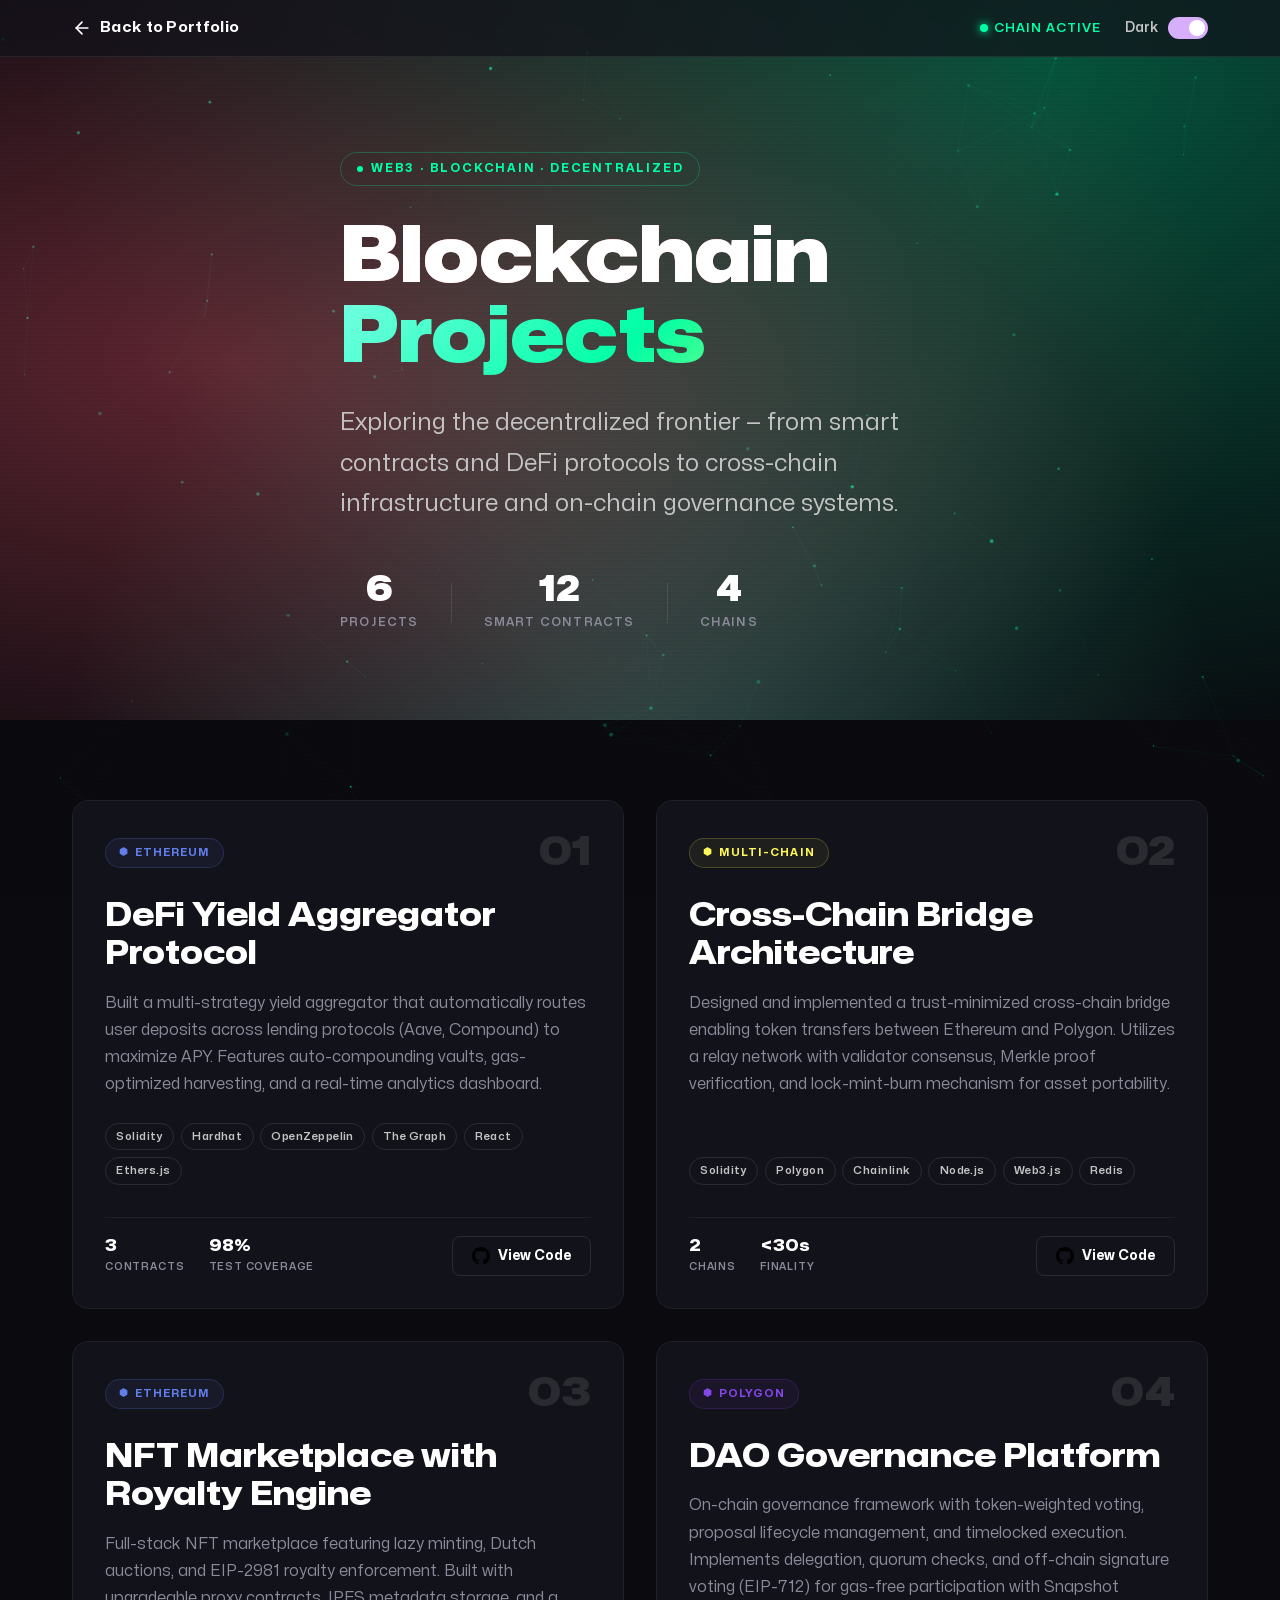
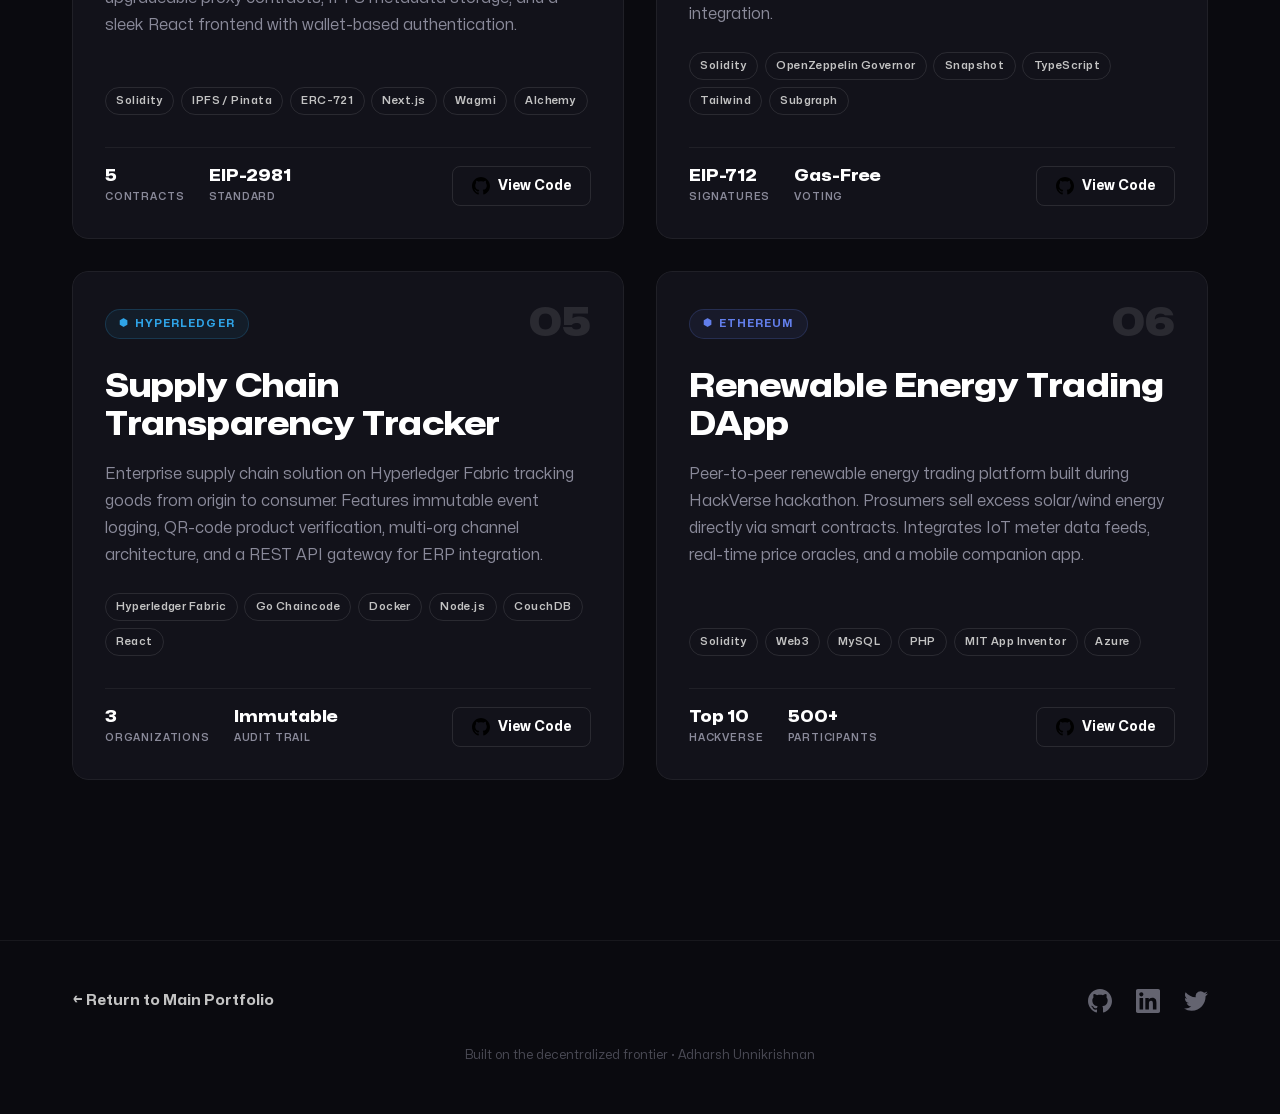
==== blockchain.html @ 35bdf401 "addedd    blockchain.html" ====
<!DOCTYPE html>
<html lang="en">
  <head>
    <meta charset="UTF-8" />
    <meta http-equiv="X-UA-Compatible" content="IE=edge" />
    <meta name="viewport" content="width=device-width, initial-scale=1.0" />
    <meta name="robots" content="index, follow" />
    <meta
      name="description"
      content="Blockchain Projects by Adharsh Unnikrishnan — Decentralized applications, smart contracts, and Web3 solutions."
    />
    <link rel="shortcut icon" href="assets/images/favicons.png" type="image/png" />
    <link
      rel="preload"
      href="assets/fonts/Mona-Sans.woff2"
      as="font"
      type="font/woff2"
      crossorigin
    />
    <link rel="stylesheet" href="blockchain.css" />
    <script src="blockchain.js" defer></script>
    <title>Blockchain Projects — Adharsh Unnikrishnan</title>
  </head>

  <body class="dark">
    <script>
      const theme = localStorage.getItem("theme") || "dark";
      document.body.classList.remove("dark");
      document.body.classList.add(theme);
    </script>

    <!-- Animated background canvas -->
    <canvas id="particle-canvas"></canvas>

    <!-- Scanline overlay -->
    <div class="scanline-overlay"></div>

    <!-- Navigation -->
    <nav class="bc-nav">
      <div class="bc-container">
        <a href="index.html" class="bc-back-link">
          <svg width="20" height="20" viewBox="0 0 24 24" fill="none" stroke="currentColor" stroke-width="2" stroke-linecap="round" stroke-linejoin="round">
            <line x1="19" y1="12" x2="5" y2="12"></line>
            <polyline points="12 19 5 12 12 5"></polyline>
          </svg>
          <span>Back to Portfolio</span>
        </a>
        <div class="bc-nav-right">
          <span class="bc-chain-status">
            <span class="bc-status-dot"></span>
            <span>Chain Active</span>
          </span>
          <label class="bc-theme-switch" for="bc-theme-toggle">
            <span>Dark</span>
            <input type="checkbox" id="bc-theme-toggle" role="switch" />
          </label>
        </div>
      </div>
    </nav>

    <!-- Hero Section -->
    <header class="bc-hero">
      <div class="bc-container">
        <div class="bc-hero-content">
          <div class="bc-badge">
            <span class="bc-badge-dot"></span>
            WEB3 &middot; BLOCKCHAIN &middot; DECENTRALIZED
          </div>
          <h1 class="bc-hero-title">
            <span class="bc-glitch" data-text="Blockchain">Blockchain</span>
            <span class="bc-gradient-text">Projects</span>
          </h1>
          <p class="bc-hero-desc">
            Exploring the decentralized frontier — from smart contracts and DeFi protocols 
            to cross-chain infrastructure and on-chain governance systems.
          </p>
          <div class="bc-hero-stats">
            <div class="bc-stat">
              <span class="bc-stat-number" data-target="6">0</span>
              <span class="bc-stat-label">Projects</span>
            </div>
            <div class="bc-stat-divider"></div>
            <div class="bc-stat">
              <span class="bc-stat-number" data-target="12">0</span>
              <span class="bc-stat-label">Smart Contracts</span>
            </div>
            <div class="bc-stat-divider"></div>
            <div class="bc-stat">
              <span class="bc-stat-number" data-target="4">0</span>
              <span class="bc-stat-label">Chains</span>
            </div>
          </div>
        </div>
      </div>
    </header>

    <!-- Projects Grid -->
    <main class="bc-main">
      <div class="bc-container">

        <!-- Project 1 -->
        <article class="bc-project-card" data-chain="ethereum">
          <div class="bc-card-glow"></div>
          <div class="bc-card-inner">
            <div class="bc-card-header">
              <div class="bc-chain-tag">
                <span class="bc-chain-icon">&#x2B22;</span> Ethereum
              </div>
              <span class="bc-card-number">01</span>
            </div>
            <h2 class="bc-card-title">DeFi Yield Aggregator Protocol</h2>
            <p class="bc-card-desc">
              Built a multi-strategy yield aggregator that automatically routes user deposits 
              across lending protocols (Aave, Compound) to maximize APY. Features auto-compounding 
              vaults, gas-optimized harvesting, and a real-time analytics dashboard.
            </p>
            <div class="bc-card-tech">
              <span class="bc-tech-pill">Solidity</span>
              <span class="bc-tech-pill">Hardhat</span>
              <span class="bc-tech-pill">OpenZeppelin</span>
              <span class="bc-tech-pill">The Graph</span>
              <span class="bc-tech-pill">React</span>
              <span class="bc-tech-pill">Ethers.js</span>
            </div>
            <div class="bc-card-footer">
              <div class="bc-card-metrics">
                <div class="bc-metric">
                  <span class="bc-metric-value">3</span>
                  <span class="bc-metric-label">Contracts</span>
                </div>
                <div class="bc-metric">
                  <span class="bc-metric-value">98%</span>
                  <span class="bc-metric-label">Test Coverage</span>
                </div>
              </div>
              <div class="bc-card-links">
                <a href="https://github.com/adharsh277" target="_blank" rel="noopener" class="bc-link-btn">
                  <svg width="18" height="18" viewBox="0 0 24 24" fill="currentColor"><path d="M12 0c-6.626 0-12 5.373-12 12 0 5.302 3.438 9.8 8.207 11.387.599.111.793-.261.793-.577v-2.234c-3.338.726-4.033-1.416-4.033-1.416-.546-1.387-1.333-1.756-1.333-1.756-1.089-.745.083-.729.083-.729 1.205.084 1.839 1.237 1.839 1.237 1.07 1.834 2.807 1.304 3.492.997.107-.775.418-1.305.762-1.604-2.665-.305-5.467-1.334-5.467-5.931 0-1.311.469-2.381 1.236-3.221-.124-.303-.535-1.524.117-3.176 0 0 1.008-.322 3.301 1.23.957-.266 1.983-.399 3.003-.404 1.02.005 2.047.138 3.006.404 2.291-1.552 3.297-1.23 3.297-1.23.653 1.653.242 2.874.118 3.176.77.84 1.235 1.911 1.235 3.221 0 4.609-2.807 5.624-5.479 5.921.43.372.823 1.102.823 2.222v3.293c0 .319.192.694.801.576 4.765-1.589 8.199-6.086 8.199-11.386 0-6.627-5.373-12-12-12z"/></svg>
                  View Code
                </a>
              </div>
            </div>
          </div>
        </article>

        <!-- Project 2 -->
        <article class="bc-project-card" data-chain="multichain">
          <div class="bc-card-glow"></div>
          <div class="bc-card-inner">
            <div class="bc-card-header">
              <div class="bc-chain-tag">
                <span class="bc-chain-icon">&#x2B22;</span> Multi-Chain
              </div>
              <span class="bc-card-number">02</span>
            </div>
            <h2 class="bc-card-title">Cross-Chain Bridge Architecture</h2>
            <p class="bc-card-desc">
              Designed and implemented a trust-minimized cross-chain bridge enabling token transfers 
              between Ethereum and Polygon. Utilizes a relay network with validator consensus, 
              Merkle proof verification, and lock-mint-burn mechanism for asset portability.
            </p>
            <div class="bc-card-tech">
              <span class="bc-tech-pill">Solidity</span>
              <span class="bc-tech-pill">Polygon</span>
              <span class="bc-tech-pill">Chainlink</span>
              <span class="bc-tech-pill">Node.js</span>
              <span class="bc-tech-pill">Web3.js</span>
              <span class="bc-tech-pill">Redis</span>
            </div>
            <div class="bc-card-footer">
              <div class="bc-card-metrics">
                <div class="bc-metric">
                  <span class="bc-metric-value">2</span>
                  <span class="bc-metric-label">Chains</span>
                </div>
                <div class="bc-metric">
                  <span class="bc-metric-value">&lt;30s</span>
                  <span class="bc-metric-label">Finality</span>
                </div>
              </div>
              <div class="bc-card-links">
                <a href="https://github.com/adharsh277" target="_blank" rel="noopener" class="bc-link-btn">
                  <svg width="18" height="18" viewBox="0 0 24 24" fill="currentColor"><path d="M12 0c-6.626 0-12 5.373-12 12 0 5.302 3.438 9.8 8.207 11.387.599.111.793-.261.793-.577v-2.234c-3.338.726-4.033-1.416-4.033-1.416-.546-1.387-1.333-1.756-1.333-1.756-1.089-.745.083-.729.083-.729 1.205.084 1.839 1.237 1.839 1.237 1.07 1.834 2.807 1.304 3.492.997.107-.775.418-1.305.762-1.604-2.665-.305-5.467-1.334-5.467-5.931 0-1.311.469-2.381 1.236-3.221-.124-.303-.535-1.524.117-3.176 0 0 1.008-.322 3.301 1.23.957-.266 1.983-.399 3.003-.404 1.02.005 2.047.138 3.006.404 2.291-1.552 3.297-1.23 3.297-1.23.653 1.653.242 2.874.118 3.176.77.84 1.235 1.911 1.235 3.221 0 4.609-2.807 5.624-5.479 5.921.43.372.823 1.102.823 2.222v3.293c0 .319.192.694.801.576 4.765-1.589 8.199-6.086 8.199-11.386 0-6.627-5.373-12-12-12z"/></svg>
                  View Code
                </a>
              </div>
            </div>
          </div>
        </article>

        <!-- Project 3 -->
        <article class="bc-project-card" data-chain="ethereum">
          <div class="bc-card-glow"></div>
          <div class="bc-card-inner">
            <div class="bc-card-header">
              <div class="bc-chain-tag">
                <span class="bc-chain-icon">&#x2B22;</span> Ethereum
              </div>
              <span class="bc-card-number">03</span>
            </div>
            <h2 class="bc-card-title">NFT Marketplace with Royalty Engine</h2>
            <p class="bc-card-desc">
              Full-stack NFT marketplace featuring lazy minting, Dutch auctions, and EIP-2981 
              royalty enforcement. Built with upgradeable proxy contracts, IPFS metadata storage, 
              and a sleek React frontend with wallet-based authentication.
            </p>
            <div class="bc-card-tech">
              <span class="bc-tech-pill">Solidity</span>
              <span class="bc-tech-pill">IPFS / Pinata</span>
              <span class="bc-tech-pill">ERC-721</span>
              <span class="bc-tech-pill">Next.js</span>
              <span class="bc-tech-pill">Wagmi</span>
              <span class="bc-tech-pill">Alchemy</span>
            </div>
            <div class="bc-card-footer">
              <div class="bc-card-metrics">
                <div class="bc-metric">
                  <span class="bc-metric-value">5</span>
                  <span class="bc-metric-label">Contracts</span>
                </div>
                <div class="bc-metric">
                  <span class="bc-metric-value">EIP-2981</span>
                  <span class="bc-metric-label">Standard</span>
                </div>
              </div>
              <div class="bc-card-links">
                <a href="https://github.com/adharsh277" target="_blank" rel="noopener" class="bc-link-btn">
                  <svg width="18" height="18" viewBox="0 0 24 24" fill="currentColor"><path d="M12 0c-6.626 0-12 5.373-12 12 0 5.302 3.438 9.8 8.207 11.387.599.111.793-.261.793-.577v-2.234c-3.338.726-4.033-1.416-4.033-1.416-.546-1.387-1.333-1.756-1.333-1.756-1.089-.745.083-.729.083-.729 1.205.084 1.839 1.237 1.839 1.237 1.07 1.834 2.807 1.304 3.492.997.107-.775.418-1.305.762-1.604-2.665-.305-5.467-1.334-5.467-5.931 0-1.311.469-2.381 1.236-3.221-.124-.303-.535-1.524.117-3.176 0 0 1.008-.322 3.301 1.23.957-.266 1.983-.399 3.003-.404 1.02.005 2.047.138 3.006.404 2.291-1.552 3.297-1.23 3.297-1.23.653 1.653.242 2.874.118 3.176.77.84 1.235 1.911 1.235 3.221 0 4.609-2.807 5.624-5.479 5.921.43.372.823 1.102.823 2.222v3.293c0 .319.192.694.801.576 4.765-1.589 8.199-6.086 8.199-11.386 0-6.627-5.373-12-12-12z"/></svg>
                  View Code
                </a>
              </div>
            </div>
          </div>
        </article>

        <!-- Project 4 -->
        <article class="bc-project-card" data-chain="polygon">
          <div class="bc-card-glow"></div>
          <div class="bc-card-inner">
            <div class="bc-card-header">
              <div class="bc-chain-tag">
                <span class="bc-chain-icon">&#x2B22;</span> Polygon
              </div>
              <span class="bc-card-number">04</span>
            </div>
            <h2 class="bc-card-title">DAO Governance Platform</h2>
            <p class="bc-card-desc">
              On-chain governance framework with token-weighted voting, proposal lifecycle management, 
              and timelocked execution. Implements delegation, quorum checks, and off-chain signature 
              voting (EIP-712) for gas-free participation with Snapshot integration.
            </p>
            <div class="bc-card-tech">
              <span class="bc-tech-pill">Solidity</span>
              <span class="bc-tech-pill">OpenZeppelin Governor</span>
              <span class="bc-tech-pill">Snapshot</span>
              <span class="bc-tech-pill">TypeScript</span>
              <span class="bc-tech-pill">Tailwind</span>
              <span class="bc-tech-pill">Subgraph</span>
            </div>
            <div class="bc-card-footer">
              <div class="bc-card-metrics">
                <div class="bc-metric">
                  <span class="bc-metric-value">EIP-712</span>
                  <span class="bc-metric-label">Signatures</span>
                </div>
                <div class="bc-metric">
                  <span class="bc-metric-value">Gas-Free</span>
                  <span class="bc-metric-label">Voting</span>
                </div>
              </div>
              <div class="bc-card-links">
                <a href="https://github.com/adharsh277" target="_blank" rel="noopener" class="bc-link-btn">
                  <svg width="18" height="18" viewBox="0 0 24 24" fill="currentColor"><path d="M12 0c-6.626 0-12 5.373-12 12 0 5.302 3.438 9.8 8.207 11.387.599.111.793-.261.793-.577v-2.234c-3.338.726-4.033-1.416-4.033-1.416-.546-1.387-1.333-1.756-1.333-1.756-1.089-.745.083-.729.083-.729 1.205.084 1.839 1.237 1.839 1.237 1.07 1.834 2.807 1.304 3.492.997.107-.775.418-1.305.762-1.604-2.665-.305-5.467-1.334-5.467-5.931 0-1.311.469-2.381 1.236-3.221-.124-.303-.535-1.524.117-3.176 0 0 1.008-.322 3.301 1.23.957-.266 1.983-.399 3.003-.404 1.02.005 2.047.138 3.006.404 2.291-1.552 3.297-1.23 3.297-1.23.653 1.653.242 2.874.118 3.176.77.84 1.235 1.911 1.235 3.221 0 4.609-2.807 5.624-5.479 5.921.43.372.823 1.102.823 2.222v3.293c0 .319.192.694.801.576 4.765-1.589 8.199-6.086 8.199-11.386 0-6.627-5.373-12-12-12z"/></svg>
                  View Code
                </a>
              </div>
            </div>
          </div>
        </article>

        <!-- Project 5 -->
        <article class="bc-project-card" data-chain="hyperledger">
          <div class="bc-card-glow"></div>
          <div class="bc-card-inner">
            <div class="bc-card-header">
              <div class="bc-chain-tag">
                <span class="bc-chain-icon">&#x2B22;</span> Hyperledger
              </div>
              <span class="bc-card-number">05</span>
            </div>
            <h2 class="bc-card-title">Supply Chain Transparency Tracker</h2>
            <p class="bc-card-desc">
              Enterprise supply chain solution on Hyperledger Fabric tracking goods from origin 
              to consumer. Features immutable event logging, QR-code product verification, 
              multi-org channel architecture, and a REST API gateway for ERP integration.
            </p>
            <div class="bc-card-tech">
              <span class="bc-tech-pill">Hyperledger Fabric</span>
              <span class="bc-tech-pill">Go Chaincode</span>
              <span class="bc-tech-pill">Docker</span>
              <span class="bc-tech-pill">Node.js</span>
              <span class="bc-tech-pill">CouchDB</span>
              <span class="bc-tech-pill">React</span>
            </div>
            <div class="bc-card-footer">
              <div class="bc-card-metrics">
                <div class="bc-metric">
                  <span class="bc-metric-value">3</span>
                  <span class="bc-metric-label">Organizations</span>
                </div>
                <div class="bc-metric">
                  <span class="bc-metric-value">Immutable</span>
                  <span class="bc-metric-label">Audit Trail</span>
                </div>
              </div>
              <div class="bc-card-links">
                <a href="https://github.com/adharsh277" target="_blank" rel="noopener" class="bc-link-btn">
                  <svg width="18" height="18" viewBox="0 0 24 24" fill="currentColor"><path d="M12 0c-6.626 0-12 5.373-12 12 0 5.302 3.438 9.8 8.207 11.387.599.111.793-.261.793-.577v-2.234c-3.338.726-4.033-1.416-4.033-1.416-.546-1.387-1.333-1.756-1.333-1.756-1.089-.745.083-.729.083-.729 1.205.084 1.839 1.237 1.839 1.237 1.07 1.834 2.807 1.304 3.492.997.107-.775.418-1.305.762-1.604-2.665-.305-5.467-1.334-5.467-5.931 0-1.311.469-2.381 1.236-3.221-.124-.303-.535-1.524.117-3.176 0 0 1.008-.322 3.301 1.23.957-.266 1.983-.399 3.003-.404 1.02.005 2.047.138 3.006.404 2.291-1.552 3.297-1.23 3.297-1.23.653 1.653.242 2.874.118 3.176.77.84 1.235 1.911 1.235 3.221 0 4.609-2.807 5.624-5.479 5.921.43.372.823 1.102.823 2.222v3.293c0 .319.192.694.801.576 4.765-1.589 8.199-6.086 8.199-11.386 0-6.627-5.373-12-12-12z"/></svg>
                  View Code
                </a>
              </div>
            </div>
          </div>
        </article>

        <!-- Project 6 -->
        <article class="bc-project-card" data-chain="ethereum">
          <div class="bc-card-glow"></div>
          <div class="bc-card-inner">
            <div class="bc-card-header">
              <div class="bc-chain-tag">
                <span class="bc-chain-icon">&#x2B22;</span> Ethereum
              </div>
              <span class="bc-card-number">06</span>
            </div>
            <h2 class="bc-card-title">Renewable Energy Trading DApp</h2>
            <p class="bc-card-desc">
              Peer-to-peer renewable energy trading platform built during HackVerse hackathon. 
              Prosumers sell excess solar/wind energy directly via smart contracts. Integrates 
              IoT meter data feeds, real-time price oracles, and a mobile companion app.
            </p>
            <div class="bc-card-tech">
              <span class="bc-tech-pill">Solidity</span>
              <span class="bc-tech-pill">Web3</span>
              <span class="bc-tech-pill">MySQL</span>
              <span class="bc-tech-pill">PHP</span>
              <span class="bc-tech-pill">MIT App Inventor</span>
              <span class="bc-tech-pill">Azure</span>
            </div>
            <div class="bc-card-footer">
              <div class="bc-card-metrics">
                <div class="bc-metric">
                  <span class="bc-metric-value">Top 10</span>
                  <span class="bc-metric-label">HackVerse</span>
                </div>
                <div class="bc-metric">
                  <span class="bc-metric-value">500+</span>
                  <span class="bc-metric-label">Participants</span>
                </div>
              </div>
              <div class="bc-card-links">
                <a href="https://github.com/adharsh277" target="_blank" rel="noopener" class="bc-link-btn">
                  <svg width="18" height="18" viewBox="0 0 24 24" fill="currentColor"><path d="M12 0c-6.626 0-12 5.373-12 12 0 5.302 3.438 9.8 8.207 11.387.599.111.793-.261.793-.577v-2.234c-3.338.726-4.033-1.416-4.033-1.416-.546-1.387-1.333-1.756-1.333-1.756-1.089-.745.083-.729.083-.729 1.205.084 1.839 1.237 1.839 1.237 1.07 1.834 2.807 1.304 3.492.997.107-.775.418-1.305.762-1.604-2.665-.305-5.467-1.334-5.467-5.931 0-1.311.469-2.381 1.236-3.221-.124-.303-.535-1.524.117-3.176 0 0 1.008-.322 3.301 1.23.957-.266 1.983-.399 3.003-.404 1.02.005 2.047.138 3.006.404 2.291-1.552 3.297-1.23 3.297-1.23.653 1.653.242 2.874.118 3.176.77.84 1.235 1.911 1.235 3.221 0 4.609-2.807 5.624-5.479 5.921.43.372.823 1.102.823 2.222v3.293c0 .319.192.694.801.576 4.765-1.589 8.199-6.086 8.199-11.386 0-6.627-5.373-12-12-12z"/></svg>
                  View Code
                </a>
              </div>
            </div>
          </div>
        </article>

      </div>
    </main>

    <!-- Footer -->
    <footer class="bc-footer">
      <div class="bc-container">
        <div class="bc-footer-content">
          <a href="index.html" class="bc-footer-back">← Return to Main Portfolio</a>
          <div class="bc-footer-links">
            <a href="https://github.com/adharsh277" target="_blank" rel="noopener" title="GitHub">
              <svg width="24" height="24" viewBox="0 0 24 24" fill="currentColor"><path d="M12 0c-6.626 0-12 5.373-12 12 0 5.302 3.438 9.8 8.207 11.387.599.111.793-.261.793-.577v-2.234c-3.338.726-4.033-1.416-4.033-1.416-.546-1.387-1.333-1.756-1.333-1.756-1.089-.745.083-.729.083-.729 1.205.084 1.839 1.237 1.839 1.237 1.07 1.834 2.807 1.304 3.492.997.107-.775.418-1.305.762-1.604-2.665-.305-5.467-1.334-5.467-5.931 0-1.311.469-2.381 1.236-3.221-.124-.303-.535-1.524.117-3.176 0 0 1.008-.322 3.301 1.23.957-.266 1.983-.399 3.003-.404 1.02.005 2.047.138 3.006.404 2.291-1.552 3.297-1.23 3.297-1.23.653 1.653.242 2.874.118 3.176.77.84 1.235 1.911 1.235 3.221 0 4.609-2.807 5.624-5.479 5.921.43.372.823 1.102.823 2.222v3.293c0 .319.192.694.801.576 4.765-1.589 8.199-6.086 8.199-11.386 0-6.627-5.373-12-12-12z"/></svg>
            </a>
            <a href="https://www.linkedin.com/in/adharsh277/" target="_blank" rel="noopener" title="LinkedIn">
              <svg width="24" height="24" viewBox="0 0 24 24" fill="currentColor"><path d="M20.447 20.452h-3.554v-5.569c0-1.328-.027-3.037-1.852-3.037-1.853 0-2.136 1.445-2.136 2.939v5.667H9.351V9h3.414v1.561h.046c.477-.9 1.637-1.85 3.37-1.85 3.601 0 4.267 2.37 4.267 5.455v6.286zM5.337 7.433c-1.144 0-2.063-.926-2.063-2.065 0-1.138.92-2.063 2.063-2.063 1.14 0 2.064.925 2.064 2.063 0 1.139-.925 2.065-2.064 2.065zm1.782 13.019H3.555V9h3.564v11.452zM22.225 0H1.771C.792 0 0 .774 0 1.729v20.542C0 23.227.792 24 1.771 24h20.451C23.2 24 24 23.227 24 22.271V1.729C24 .774 23.2 0 22.222 0h.003z"/></svg>
            </a>
            <a href="https://x.com/itsAdharsh" target="_blank" rel="noopener" title="Twitter">
              <svg width="24" height="24" viewBox="0 0 24 24" fill="currentColor"><path d="M23.953 4.57a10 10 0 01-2.825.775 4.958 4.958 0 002.163-2.723c-.951.555-2.005.959-3.127 1.184a4.92 4.92 0 00-8.384 4.482C7.69 8.095 4.067 6.13 1.64 3.162a4.822 4.822 0 00-.666 2.475c0 1.71.87 3.213 2.188 4.096a4.904 4.904 0 01-2.228-.616v.06a4.923 4.923 0 003.946 4.827 4.996 4.996 0 01-2.212.085 4.936 4.936 0 004.604 3.417 9.867 9.867 0 01-6.102 2.105c-.39 0-.779-.023-1.17-.067a13.995 13.995 0 007.557 2.209c9.053 0 13.998-7.496 13.998-13.985 0-.21 0-.42-.015-.63A9.935 9.935 0 0024 4.59z"/></svg>
            </a>
          </div>
        </div>
        <div class="bc-footer-bottom">
          <p>Built on the decentralized frontier &middot; Adharsh Unnikrishnan</p>
        </div>
      </div>
    </footer>
  </body>
</html>
---- blockchain.css ----
/* ============================================ */
/* Blockchain Projects — Futuristic Theme       */
/* Same palette as main portfolio + cyber glow  */
/* ============================================ */

@font-face {
  font-family: "Mona Sans";
  src: url("assets/fonts/Mona-Sans.woff2") format("woff2 supports variations"),
    url("assets/fonts/Mona-Sans.woff2") format("woff2-variations");
  font-display: swap;
  font-weight: 200 900;
  font-stretch: 75% 125%;
}

/* ---------- CSS Variables ---------- */

:root {
  --h1: 4rem;
  --h2: 2rem;
  --h3: 1.5rem;
  --text-large: 1.5rem;
  --text-medium: 1.15rem;
  --text-small: 1rem;

  --site-max-width: 1200px;
  --gutter-nano: 0.5rem;
  --gutter-micro: 1rem;
  --gutter-small: 1.5rem;
  --gutter-medium: 2rem;
  --gutter-large: 3rem;
  --gutter-x-large: 5rem;

  /* Neon accent colors derived from main site gradient */
  --neon-pink: #ff5a70;
  --neon-green: #00ffa6;
  --neon-cyan: #73ffe1;
  --neon-yellow: #fff959;
  --neon-purple: #d7aefb;

  --glow-pink: rgba(255, 90, 112, 0.35);
  --glow-green: rgba(0, 255, 166, 0.3);
  --glow-cyan: rgba(115, 255, 225, 0.25);

  --easing: cubic-bezier(0.86, 0, 0.07, 1);
  --ease-out: cubic-bezier(0.16, 1, 0.3, 1);
}

body.dark {
  --bg-primary: #0a0a0f;
  --bg-secondary: #111118;
  --bg-card: #12121a;
  --bg-card-hover: #18182a;
  --important: #ffffff;
  --sub: #c3c3c3;
  --body: #8a8a9a;
  --border: rgba(255, 255, 255, 0.06);
  --border-glow: rgba(255, 255, 255, 0.1);
  --glass-bg: rgba(18, 18, 26, 0.7);
  --glass-border: rgba(255, 255, 255, 0.08);
}

body.light {
  --bg-primary: #f5f5fa;
  --bg-secondary: #ffffff;
  --bg-card: #ffffff;
  --bg-card-hover: #f0f0f8;
  --important: #0a0a0f;
  --sub: #2a2a35;
  --body: #555568;
  --border: rgba(0, 0, 0, 0.08);
  --border-glow: rgba(0, 0, 0, 0.12);
  --glass-bg: rgba(255, 255, 255, 0.8);
  --glass-border: rgba(0, 0, 0, 0.06);
  --neon-pink: #e0405a;
  --neon-green: #00c882;
  --neon-cyan: #0abeaa;
  --glow-pink: rgba(224, 64, 90, 0.15);
  --glow-green: rgba(0, 200, 130, 0.12);
  --glow-cyan: rgba(10, 190, 170, 0.1);
}

/* ---------- Reset ---------- */

*,
*::after,
*::before {
  margin: 0;
  padding: 0;
  box-sizing: border-box;
}

html {
  font-family: "Mona Sans", sans-serif;
  scroll-behavior: smooth;
  scroll-padding-top: 5rem;
}

body {
  background-color: var(--bg-primary);
  color: var(--body);
  font-size: var(--text-medium);
  line-height: 1.6;
  overflow-x: hidden;
  min-height: 100vh;
}

a {
  color: inherit;
  text-decoration: none;
}

img, svg {
  display: block;
  max-width: 100%;
}

/* ---------- Particle Canvas ---------- */

#particle-canvas {
  position: fixed;
  top: 0;
  left: 0;
  width: 100%;
  height: 100%;
  z-index: 0;
  pointer-events: none;
}

/* ---------- Scanline Overlay ---------- */

.scanline-overlay {
  position: fixed;
  top: 0;
  left: 0;
  width: 100%;
  height: 100%;
  z-index: 1;
  pointer-events: none;
  background: repeating-linear-gradient(
    0deg,
    transparent,
    transparent 2px,
    rgba(0, 0, 0, 0.03) 2px,
    rgba(0, 0, 0, 0.03) 4px
  );
}

body.light .scanline-overlay {
  background: repeating-linear-gradient(
    0deg,
    transparent,
    transparent 2px,
    rgba(0, 0, 0, 0.015) 2px,
    rgba(0, 0, 0, 0.015) 4px
  );
}

/* ---------- Container ---------- */

.bc-container {
  max-width: var(--site-max-width);
  margin: 0 auto;
  padding: 0 var(--gutter-medium);
  position: relative;
  z-index: 2;
}

/* ---------- Navigation ---------- */

.bc-nav {
  position: fixed;
  top: 0;
  left: 0;
  width: 100%;
  z-index: 100;
  padding: var(--gutter-micro) 0;
  background: var(--glass-bg);
  backdrop-filter: blur(20px);
  -webkit-backdrop-filter: blur(20px);
  border-bottom: 1px solid var(--glass-border);
  transition: background 0.3s ease;
}

.bc-nav .bc-container {
  display: flex;
  align-items: center;
  justify-content: space-between;
}

.bc-back-link {
  display: inline-flex;
  align-items: center;
  gap: 0.5rem;
  color: var(--important);
  font-weight: 700;
  font-size: 0.95rem;
  letter-spacing: 0.02em;
  transition: color 0.3s, gap 0.3s;
}

.bc-back-link:hover {
  color: var(--neon-cyan);
  gap: 0.75rem;
}

.bc-back-link svg {
  transition: transform 0.3s;
}

.bc-back-link:hover svg {
  transform: translateX(-3px);
}

.bc-nav-right {
  display: flex;
  align-items: center;
  gap: var(--gutter-small);
}

.bc-chain-status {
  display: inline-flex;
  align-items: center;
  gap: 0.4rem;
  font-size: 0.8rem;
  font-weight: 600;
  letter-spacing: 0.08em;
  text-transform: uppercase;
  color: var(--neon-green);
}

.bc-status-dot {
  width: 8px;
  height: 8px;
  border-radius: 50%;
  background: var(--neon-green);
  box-shadow: 0 0 8px var(--neon-green), 0 0 20px var(--glow-green);
  animation: pulse-dot 2s ease-in-out infinite;
}

@keyframes pulse-dot {
  0%, 100% { opacity: 1; transform: scale(1); }
  50% { opacity: 0.5; transform: scale(0.85); }
}

/* Theme toggle (blockchain page) */
.bc-theme-switch {
  display: flex;
  align-items: center;
  gap: 0.6rem;
  cursor: pointer;
  user-select: none;
}

.bc-theme-switch span {
  font-size: 0.85rem;
  color: var(--sub);
  font-weight: 600;
}

.bc-theme-switch input {
  -webkit-appearance: none;
  appearance: none;
  width: 40px;
  height: 22px;
  border-radius: 22px;
  background: rgba(255, 255, 255, 0.15);
  cursor: pointer;
  position: relative;
  transition: background 0.3s;
}

.bc-theme-switch input::after {
  content: "";
  position: absolute;
  top: 3px;
  left: 3px;
  width: 16px;
  height: 16px;
  border-radius: 50%;
  background: var(--important);
  transition: transform 0.4s cubic-bezier(0.45, 0.05, 0.22, 1.3);
}

.bc-theme-switch input:checked::after {
  transform: translateX(18px);
}

.bc-theme-switch input:checked {
  background: var(--neon-purple);
}

/* ---------- Hero Section ---------- */

.bc-hero {
  min-height: 80vh;
  display: flex;
  align-items: center;
  padding: 8rem 0 4rem;
  position: relative;
  overflow: hidden;
}

.bc-hero::before {
  content: "";
  position: absolute;
  top: -50%;
  left: -30%;
  width: 160%;
  height: 200%;
  background: radial-gradient(
      ellipse at 30% 50%,
      var(--glow-pink) 0%,
      transparent 50%
    ),
    radial-gradient(
      ellipse at 70% 30%,
      var(--glow-green) 0%,
      transparent 50%
    ),
    radial-gradient(
      ellipse at 50% 80%,
      var(--glow-cyan) 0%,
      transparent 40%
    );
  z-index: 0;
  animation: hero-glow 12s ease-in-out infinite alternate;
}

@keyframes hero-glow {
  0% { transform: translate(0, 0) scale(1); }
  50% { transform: translate(2%, -3%) scale(1.05); }
  100% { transform: translate(-1%, 2%) scale(0.98); }
}

.bc-hero-content {
  position: relative;
  z-index: 2;
  max-width: 800px;
}

.bc-badge {
  display: inline-flex;
  align-items: center;
  gap: 0.5rem;
  font-size: 0.75rem;
  font-weight: 700;
  letter-spacing: 0.15em;
  text-transform: uppercase;
  color: var(--neon-green);
  padding: 0.4rem 1rem;
  border: 1px solid rgba(0, 255, 166, 0.25);
  border-radius: 100px;
  margin-bottom: var(--gutter-medium);
  backdrop-filter: blur(10px);
  animation: badge-fade 1s var(--ease-out) both;
}

.bc-badge-dot {
  width: 6px;
  height: 6px;
  border-radius: 50%;
  background: var(--neon-green);
  animation: pulse-dot 1.5s ease-in-out infinite;
}

@keyframes badge-fade {
  from { opacity: 0; transform: translateY(10px); }
  to { opacity: 1; transform: translateY(0); }
}

.bc-hero-title {
  font-size: clamp(2.5rem, 6vw, 5rem);
  font-weight: 900;
  font-stretch: 125%;
  line-height: 1.05;
  color: var(--important);
  margin-bottom: var(--gutter-small);
  animation: title-slide 0.8s var(--ease-out) 0.15s both;
}

.bc-hero-title span {
  display: block;
}

@keyframes title-slide {
  from { opacity: 0; transform: translateY(30px); }
  to { opacity: 1; transform: translateY(0); }
}

/* Glitch effect */
.bc-glitch {
  position: relative;
  display: inline-block;
}

.bc-glitch::before,
.bc-glitch::after {
  content: attr(data-text);
  position: absolute;
  top: 0;
  left: 0;
  width: 100%;
  height: 100%;
  overflow: hidden;
}

.bc-glitch::before {
  color: var(--neon-pink);
  z-index: -1;
  animation: glitch-1 3s infinite linear alternate-reverse;
}

.bc-glitch::after {
  color: var(--neon-cyan);
  z-index: -2;
  animation: glitch-2 2.5s infinite linear alternate-reverse;
}

@keyframes glitch-1 {
  0%, 95% { clip-path: inset(0 0 0 0); transform: translate(0); }
  96% { clip-path: inset(20% 0 60% 0); transform: translate(-3px, 1px); }
  97% { clip-path: inset(50% 0 30% 0); transform: translate(3px, -1px); }
  98% { clip-path: inset(10% 0 70% 0); transform: translate(-2px, 2px); }
  99% { clip-path: inset(60% 0 10% 0); transform: translate(2px, -2px); }
  100% { clip-path: inset(0 0 0 0); transform: translate(0); }
}

@keyframes glitch-2 {
  0%, 93% { clip-path: inset(0 0 0 0); transform: translate(0); }
  94% { clip-path: inset(40% 0 30% 0); transform: translate(2px, -1px); }
  96% { clip-path: inset(15% 0 55% 0); transform: translate(-3px, 2px); }
  98% { clip-path: inset(70% 0 5% 0); transform: translate(1px, -1px); }
  100% { clip-path: inset(0 0 0 0); transform: translate(0); }
}

body.light .bc-glitch::before {
  color: var(--neon-pink);
  opacity: 0.3;
}

body.light .bc-glitch::after {
  color: var(--neon-cyan);
  opacity: 0.3;
}

/* Gradient text */
.bc-gradient-text {
  background: linear-gradient(135deg, var(--neon-cyan), var(--neon-green), var(--neon-yellow));
  -webkit-background-clip: text;
  -webkit-text-fill-color: transparent;
  background-clip: text;
}

body.light .bc-gradient-text {
  background: linear-gradient(135deg, var(--neon-cyan), var(--neon-green));
  -webkit-background-clip: text;
  -webkit-text-fill-color: transparent;
  background-clip: text;
}

.bc-hero-desc {
  font-size: var(--text-large);
  color: var(--sub);
  max-width: 600px;
  line-height: 1.7;
  margin-bottom: var(--gutter-large);
  animation: title-slide 0.8s var(--ease-out) 0.3s both;
}

/* Hero stats */
.bc-hero-stats {
  display: flex;
  align-items: center;
  gap: var(--gutter-medium);
  animation: title-slide 0.8s var(--ease-out) 0.45s both;
}

.bc-stat {
  text-align: center;
}

.bc-stat-number {
  display: block;
  font-size: 2.2rem;
  font-weight: 900;
  font-stretch: 125%;
  color: var(--important);
  line-height: 1;
}

.bc-stat-label {
  display: block;
  font-size: 0.75rem;
  font-weight: 600;
  letter-spacing: 0.1em;
  text-transform: uppercase;
  color: var(--body);
  margin-top: 0.3rem;
}

.bc-stat-divider {
  width: 1px;
  height: 40px;
  background: var(--border-glow);
}

/* ---------- Main / Projects Grid ---------- */

.bc-main {
  padding: var(--gutter-x-large) 0;
  position: relative;
  z-index: 2;
}

.bc-main .bc-container {
  display: grid;
  grid-template-columns: repeat(2, 1fr);
  gap: var(--gutter-medium);
}

@media (max-width: 900px) {
  .bc-main .bc-container {
    grid-template-columns: 1fr;
  }
}

/* ---------- Project Card ---------- */

.bc-project-card {
  position: relative;
  border-radius: 16px;
  overflow: hidden;
  transition: transform 0.5s var(--ease-out), box-shadow 0.5s ease;
  opacity: 0;
  transform: translateY(40px);
  animation: card-appear 0.7s var(--ease-out) both;
}

.bc-project-card:nth-child(1) { animation-delay: 0.1s; }
.bc-project-card:nth-child(2) { animation-delay: 0.2s; }
.bc-project-card:nth-child(3) { animation-delay: 0.3s; }
.bc-project-card:nth-child(4) { animation-delay: 0.4s; }
.bc-project-card:nth-child(5) { animation-delay: 0.5s; }
.bc-project-card:nth-child(6) { animation-delay: 0.6s; }

@keyframes card-appear {
  to { opacity: 1; transform: translateY(0); }
}

.bc-project-card:hover {
  transform: translateY(-6px);
}

body.dark .bc-project-card:hover {
  box-shadow:
    0 20px 60px rgba(0, 0, 0, 0.4),
    0 0 40px var(--glow-green);
}

body.light .bc-project-card:hover {
  box-shadow:
    0 20px 60px rgba(0, 0, 0, 0.08),
    0 0 30px var(--glow-green);
}

/* Card glow border */
.bc-card-glow {
  position: absolute;
  inset: 0;
  border-radius: 16px;
  padding: 1px;
  background: linear-gradient(
    135deg,
    var(--neon-green),
    transparent 40%,
    transparent 60%,
    var(--neon-pink)
  );
  -webkit-mask: linear-gradient(#fff 0 0) content-box, linear-gradient(#fff 0 0);
  mask: linear-gradient(#fff 0 0) content-box, linear-gradient(#fff 0 0);
  -webkit-mask-composite: xor;
  mask-composite: exclude;
  opacity: 0;
  transition: opacity 0.5s ease;
  z-index: 1;
}

.bc-project-card:hover .bc-card-glow {
  opacity: 1;
}

/* Card inner */
.bc-card-inner {
  position: relative;
  z-index: 2;
  background: var(--bg-card);
  border: 1px solid var(--border);
  border-radius: 16px;
  padding: var(--gutter-medium);
  height: 100%;
  display: flex;
  flex-direction: column;
  transition: background 0.3s, border-color 0.3s;
}

.bc-project-card:hover .bc-card-inner {
  background: var(--bg-card-hover);
  border-color: var(--border-glow);
}

/* Card header */
.bc-card-header {
  display: flex;
  align-items: center;
  justify-content: space-between;
  margin-bottom: var(--gutter-small);
}

.bc-chain-tag {
  display: inline-flex;
  align-items: center;
  gap: 0.35rem;
  font-size: 0.7rem;
  font-weight: 700;
  letter-spacing: 0.1em;
  text-transform: uppercase;
  color: var(--neon-green);
  background: rgba(0, 255, 166, 0.08);
  padding: 0.3rem 0.8rem;
  border-radius: 100px;
  border: 1px solid rgba(0, 255, 166, 0.15);
}

.bc-chain-icon {
  font-size: 0.6rem;
}

.bc-card-number {
  font-size: 2.5rem;
  font-weight: 900;
  font-stretch: 125%;
  color: var(--border-glow);
  line-height: 1;
  user-select: none;
}

/* Card title */
.bc-card-title {
  font-size: var(--h2);
  font-weight: 800;
  font-stretch: 125%;
  color: var(--important);
  line-height: 1.2;
  margin-bottom: var(--gutter-micro);
  transition: color 0.3s;
}

.bc-project-card:hover .bc-card-title {
  background: linear-gradient(135deg, var(--important) 30%, var(--neon-cyan));
  -webkit-background-clip: text;
  -webkit-text-fill-color: transparent;
  background-clip: text;
}

body.light .bc-project-card:hover .bc-card-title {
  background: linear-gradient(135deg, var(--important) 30%, var(--neon-cyan));
  -webkit-background-clip: text;
  -webkit-text-fill-color: transparent;
  background-clip: text;
}

/* Card description */
.bc-card-desc {
  font-size: var(--text-small);
  color: var(--body);
  line-height: 1.7;
  margin-bottom: var(--gutter-small);
  flex-grow: 1;
}

/* Tech pills */
.bc-card-tech {
  display: flex;
  flex-wrap: wrap;
  gap: 0.4rem;
  margin-bottom: var(--gutter-medium);
}

.bc-tech-pill {
  font-size: 0.7rem;
  font-weight: 600;
  letter-spacing: 0.04em;
  padding: 0.25rem 0.65rem;
  border-radius: 100px;
  border: 1px solid var(--border-glow);
  color: var(--sub);
  background: transparent;
  transition: all 0.3s ease;
}

.bc-project-card:hover .bc-tech-pill {
  border-color: rgba(0, 255, 166, 0.2);
  color: var(--important);
}

body.dark .bc-project-card:hover .bc-tech-pill {
  background: rgba(0, 255, 166, 0.05);
}

body.light .bc-project-card:hover .bc-tech-pill {
  background: rgba(0, 200, 130, 0.06);
}

/* Card footer */
.bc-card-footer {
  display: flex;
  align-items: flex-end;
  justify-content: space-between;
  padding-top: var(--gutter-micro);
  border-top: 1px solid var(--border);
}

.bc-card-metrics {
  display: flex;
  gap: var(--gutter-small);
}

.bc-metric {
  text-align: left;
}

.bc-metric-value {
  display: block;
  font-size: 1rem;
  font-weight: 800;
  color: var(--important);
  font-stretch: 125%;
}

.bc-metric-label {
  display: block;
  font-size: 0.65rem;
  font-weight: 600;
  letter-spacing: 0.08em;
  text-transform: uppercase;
  color: var(--body);
}

/* Card link button */
.bc-link-btn {
  display: inline-flex;
  align-items: center;
  gap: 0.5rem;
  font-size: 0.85rem;
  font-weight: 700;
  color: var(--important);
  padding: 0.5rem 1.2rem;
  border: 1px solid var(--border-glow);
  border-radius: 8px;
  transition: all 0.3s ease;
  position: relative;
  overflow: hidden;
}

.bc-link-btn::before {
  content: "";
  position: absolute;
  inset: 0;
  background: linear-gradient(135deg, var(--glow-green), var(--glow-cyan));
  opacity: 0;
  transition: opacity 0.3s;
}

.bc-link-btn:hover::before {
  opacity: 1;
}

.bc-link-btn:hover {
  border-color: var(--neon-green);
  color: var(--important);
  box-shadow: 0 0 20px var(--glow-green);
}

.bc-link-btn svg,
.bc-link-btn span {
  position: relative;
  z-index: 1;
}

body.dark .bc-link-btn svg {
  filter: invert(1);
}

body.dark .bc-link-btn:hover svg {
  filter: none;
}

/* ---------- Chain-specific accent colors ---------- */

.bc-project-card[data-chain="ethereum"] .bc-chain-tag {
  color: #627eea;
  background: rgba(98, 126, 234, 0.08);
  border-color: rgba(98, 126, 234, 0.2);
}

.bc-project-card[data-chain="polygon"] .bc-chain-tag {
  color: #8247e5;
  background: rgba(130, 71, 229, 0.08);
  border-color: rgba(130, 71, 229, 0.2);
}

.bc-project-card[data-chain="hyperledger"] .bc-chain-tag {
  color: #2fa4e7;
  background: rgba(47, 164, 231, 0.08);
  border-color: rgba(47, 164, 231, 0.2);
}

.bc-project-card[data-chain="multichain"] .bc-chain-tag {
  color: var(--neon-yellow);
  background: rgba(255, 249, 89, 0.06);
  border-color: rgba(255, 249, 89, 0.2);
}

/* ---------- Footer ---------- */

.bc-footer {
  position: relative;
  z-index: 2;
  border-top: 1px solid var(--border);
  padding: var(--gutter-large) 0;
  margin-top: var(--gutter-x-large);
}

.bc-footer-content {
  display: flex;
  align-items: center;
  justify-content: space-between;
  margin-bottom: var(--gutter-medium);
}

.bc-footer-back {
  font-weight: 700;
  font-size: 0.95rem;
  color: var(--sub);
  transition: color 0.3s;
}

.bc-footer-back:hover {
  color: var(--neon-cyan);
}

.bc-footer-links {
  display: flex;
  gap: var(--gutter-small);
}

.bc-footer-links a {
  color: var(--body);
  opacity: 0.7;
  transition: opacity 0.3s, color 0.3s, transform 0.3s;
}

.bc-footer-links a:hover {
  opacity: 1;
  color: var(--neon-green);
  transform: translateY(-2px);
}

body.dark .bc-footer-links a svg {
  filter: none;
}

.bc-footer-bottom {
  text-align: center;
  font-size: 0.8rem;
  color: var(--body);
  opacity: 0.5;
}

/* ---------- Responsive ---------- */

@media (max-width: 768px) {
  :root {
    --h1: 2.5rem;
    --h2: 1.5rem;
    --text-large: 1.2rem;
  }

  .bc-hero {
    min-height: auto;
    padding: 7rem 0 3rem;
  }

  .bc-hero-stats {
    flex-wrap: wrap;
    gap: var(--gutter-micro);
  }

  .bc-stat-divider {
    display: none;
  }

  .bc-stat {
    flex: 1;
    min-width: 80px;
    padding: 0.5rem;
    border: 1px solid var(--border);
    border-radius: 8px;
    background: var(--glass-bg);
  }

  .bc-card-inner {
    padding: var(--gutter-small);
  }

  .bc-card-number {
    font-size: 1.8rem;
  }

  .bc-card-footer {
    flex-direction: column;
    align-items: flex-start;
    gap: var(--gutter-micro);
  }

  .bc-footer-content {
    flex-direction: column;
    gap: var(--gutter-micro);
    text-align: center;
  }

  .bc-nav-right {
    gap: 0.5rem;
  }

  .bc-chain-status span:last-child {
    display: none;
  }
}

@media (max-width: 480px) {
  :root {
    --h1: 2rem;
    --h2: 1.3rem;
  }

  .bc-container {
    padding: 0 var(--gutter-micro);
  }

  .bc-hero-title {
    font-size: 2rem;
  }
}

/* ---------- Focus States ---------- */

:focus-visible {
  outline: 2px solid var(--neon-green);
  outline-offset: 3px;
  border-radius: 4px;
}

a:focus:not(:focus-visible) {
  outline: none;
}

/* ---------- Reduced Motion ---------- */

@media (prefers-reduced-motion: reduce) {
  *,
  *::before,
  *::after {
    animation-duration: 0.01ms !important;
    animation-iteration-count: 1 !important;
    transition-duration: 0.01ms !important;
    scroll-behavior: auto !important;
  }

  .bc-glitch::before,
  .bc-glitch::after {
    display: none;
  }

  #particle-canvas {
    display: none;
  }
}

/* ---------- Selection ---------- */

::selection {
  background: var(--neon-green);
  color: #000;
}
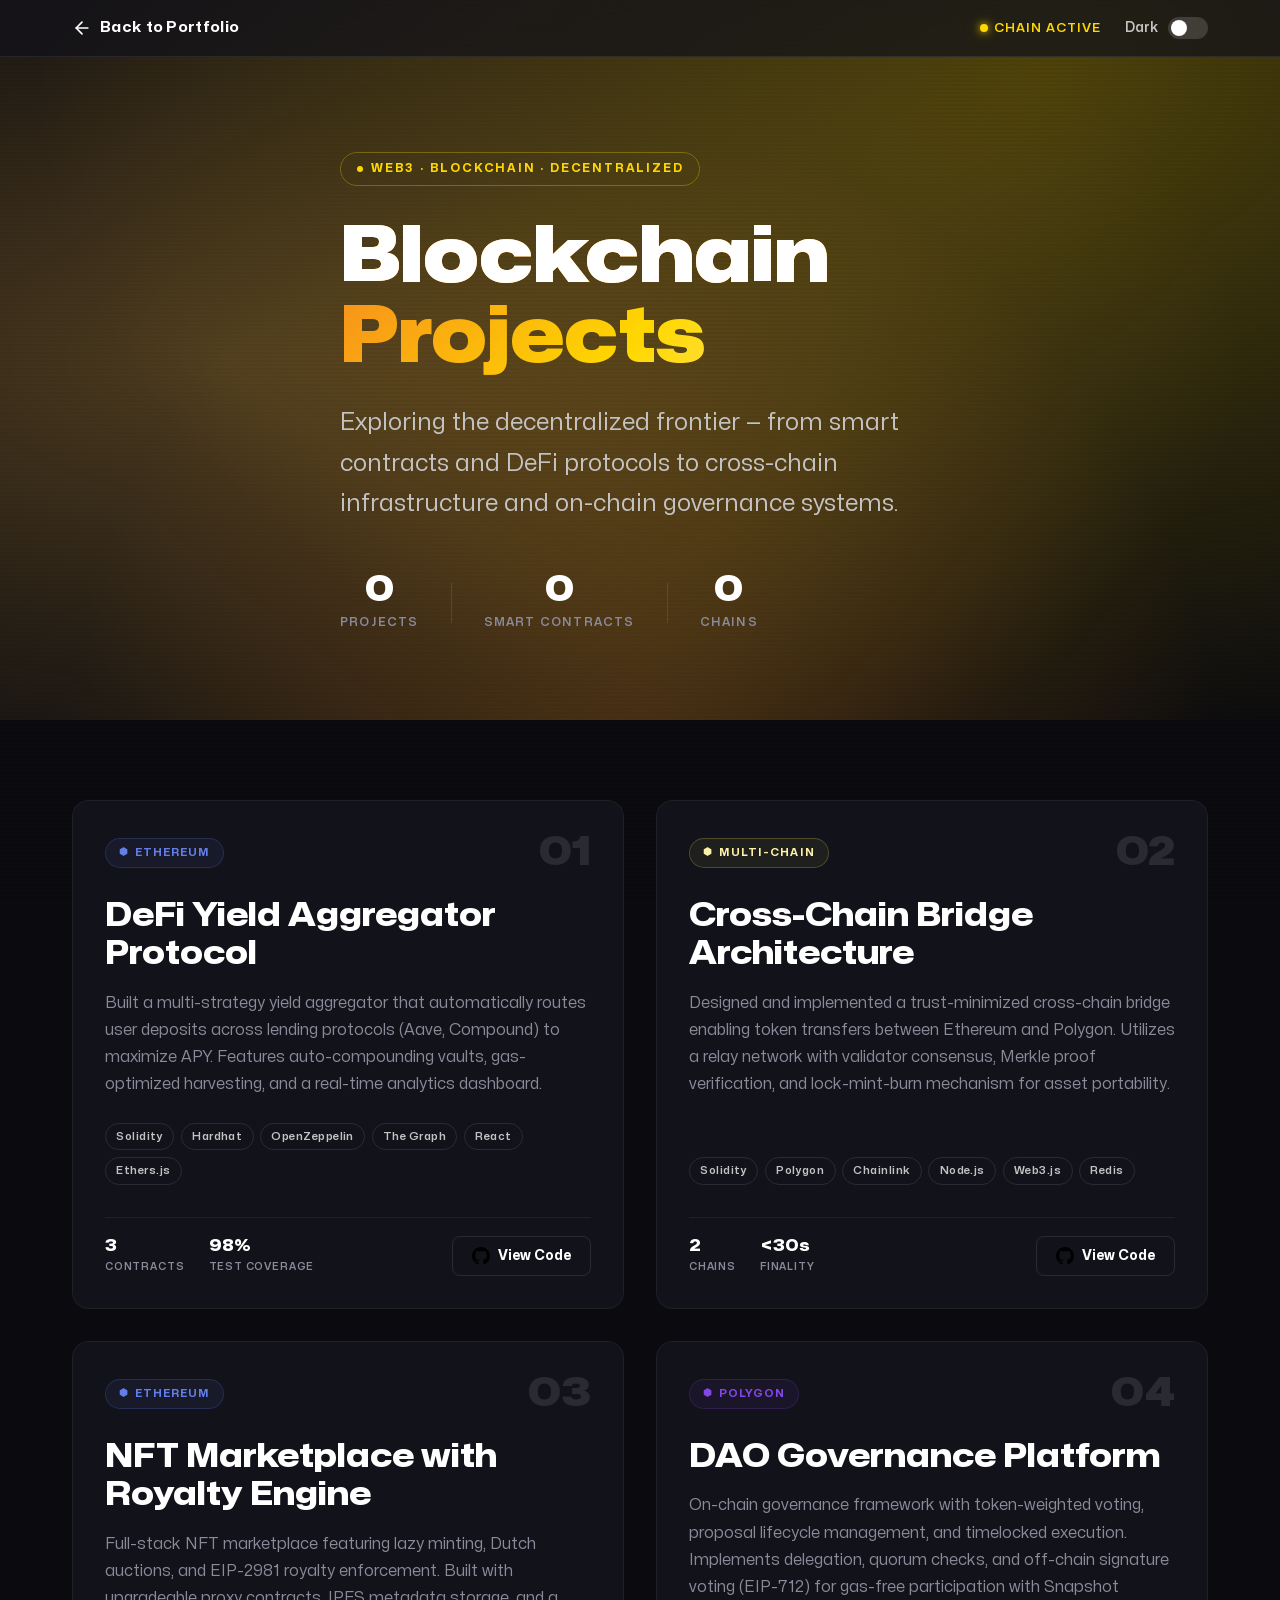
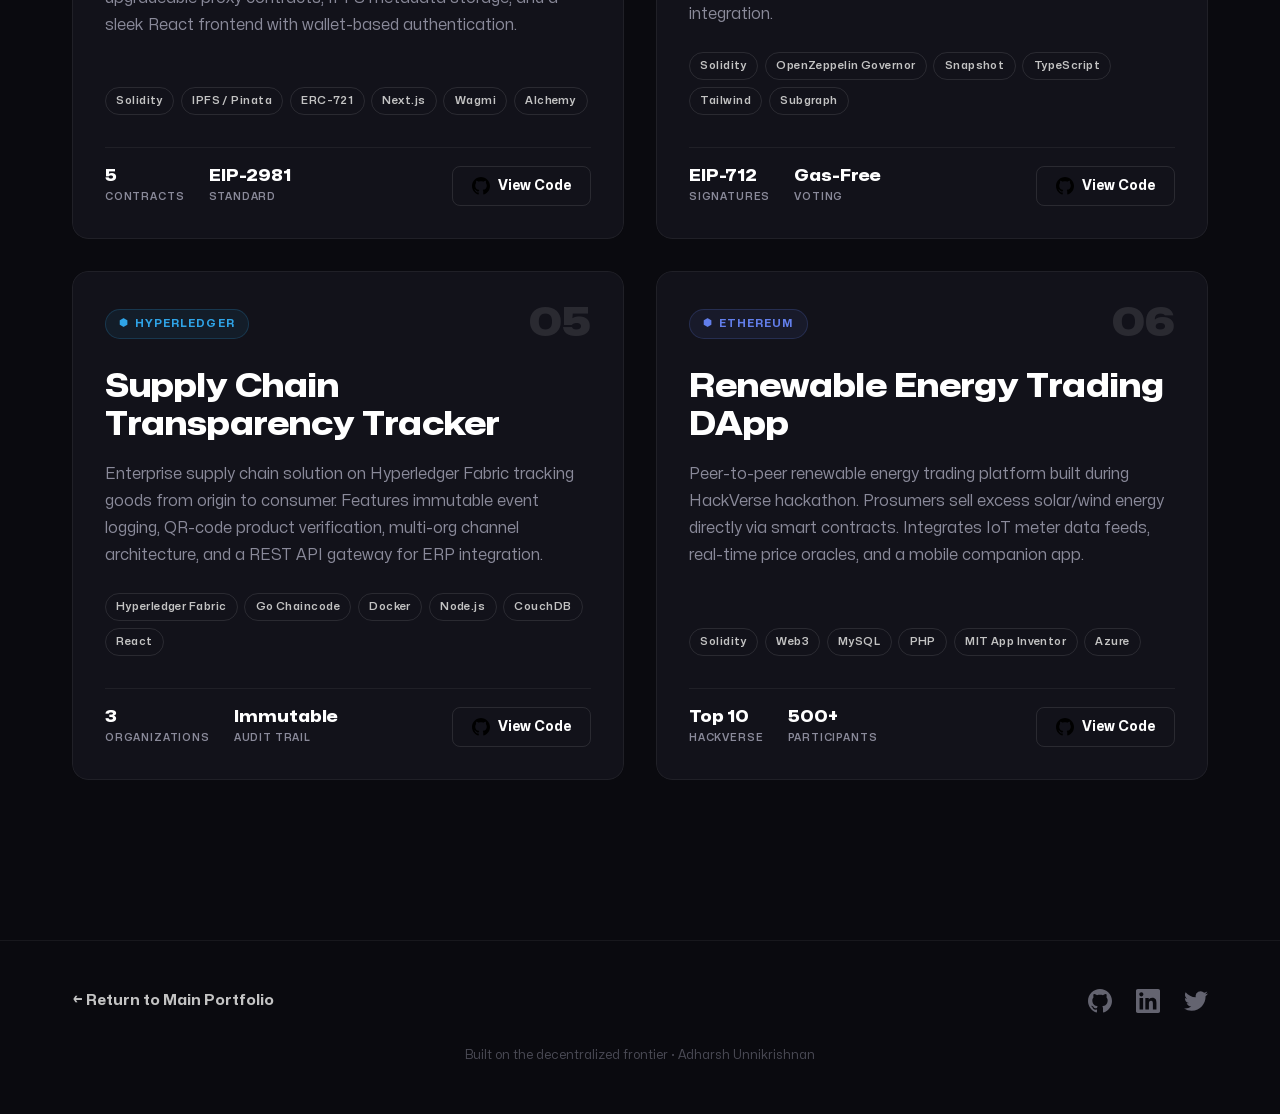
==== commit ebfd32c9: "adde  blockchain.html" ====
--- a/blockchain.html
+++ b/blockchain.html
@@ -30,7 +30,7 @@
     </script>
 
     <!-- Animated background canvas -->
-    <canvas id="particle-canvas"></canvas>
+    <canvas id="cloud-canvas"></canvas>
 
     <!-- Scanline overlay -->
     <div class="scanline-overlay"></div>
--- a/blockchain.css
+++ b/blockchain.css
@@ -30,16 +30,20 @@
   --gutter-large: 3rem;
   --gutter-x-large: 5rem;
 
-  /* Neon accent colors derived from main site gradient */
-  --neon-pink: #ff5a70;
-  --neon-green: #00ffa6;
-  --neon-cyan: #73ffe1;
-  --neon-yellow: #fff959;
+  --gold-primary: #FFD700;
+  --gold-secondary: #F7931A;
+  --gold-accent: #FFA500;
+
+  /* Accent aliases */
+  --neon-pink: #ffb84d;
+  --neon-green: var(--gold-primary);
+  --neon-cyan: var(--gold-secondary);
+  --neon-yellow: #fff0a8;
   --neon-purple: #d7aefb;
 
-  --glow-pink: rgba(255, 90, 112, 0.35);
-  --glow-green: rgba(0, 255, 166, 0.3);
-  --glow-cyan: rgba(115, 255, 225, 0.25);
+  --glow-pink: rgba(255, 191, 73, 0.28);
+  --glow-green: rgba(255, 215, 0, 0.28);
+  --glow-cyan: rgba(247, 147, 26, 0.24);
 
   --easing: cubic-bezier(0.86, 0, 0.07, 1);
   --ease-out: cubic-bezier(0.16, 1, 0.3, 1);
@@ -60,23 +64,23 @@
 }
 
 body.light {
-  --bg-primary: #f5f5fa;
-  --bg-secondary: #ffffff;
-  --bg-card: #ffffff;
-  --bg-card-hover: #f0f0f8;
-  --important: #0a0a0f;
-  --sub: #2a2a35;
-  --body: #555568;
-  --border: rgba(0, 0, 0, 0.08);
-  --border-glow: rgba(0, 0, 0, 0.12);
-  --glass-bg: rgba(255, 255, 255, 0.8);
-  --glass-border: rgba(0, 0, 0, 0.06);
-  --neon-pink: #e0405a;
-  --neon-green: #00c882;
-  --neon-cyan: #0abeaa;
-  --glow-pink: rgba(224, 64, 90, 0.15);
-  --glow-green: rgba(0, 200, 130, 0.12);
-  --glow-cyan: rgba(10, 190, 170, 0.1);
+  --bg-primary: #050507;
+  --bg-secondary: #0A0A0F;
+  --bg-card: #12121a;
+  --bg-card-hover: #18182a;
+  --important: #ffffff;
+  --sub: #d3d3de;
+  --body: #a8a8bb;
+  --border: rgba(255, 255, 255, 0.08);
+  --border-glow: rgba(255, 215, 0, 0.2);
+  --glass-bg: rgba(18, 18, 26, 0.7);
+  --glass-border: rgba(255, 215, 0, 0.14);
+  --neon-pink: #ffb84d;
+  --neon-green: var(--gold-primary);
+  --neon-cyan: var(--gold-secondary);
+  --glow-pink: rgba(255, 191, 73, 0.18);
+  --glow-green: rgba(255, 215, 0, 0.18);
+  --glow-cyan: rgba(247, 147, 26, 0.16);
 }
 
 /* ---------- Reset ---------- */
@@ -116,7 +120,7 @@
 
 /* ---------- Particle Canvas ---------- */
 
-#particle-canvas {
+#cloud-canvas {
   position: fixed;
   top: 0;
   left: 0;
@@ -348,7 +352,7 @@
   text-transform: uppercase;
   color: var(--neon-green);
   padding: 0.4rem 1rem;
-  border: 1px solid rgba(0, 255, 166, 0.25);
+  border: 1px solid rgba(255, 215, 0, 0.3);
   border-radius: 100px;
   margin-bottom: var(--gutter-medium);
   backdrop-filter: blur(10px);
@@ -625,10 +629,10 @@
   letter-spacing: 0.1em;
   text-transform: uppercase;
   color: var(--neon-green);
-  background: rgba(0, 255, 166, 0.08);
+  background: rgba(255, 215, 0, 0.08);
   padding: 0.3rem 0.8rem;
   border-radius: 100px;
-  border: 1px solid rgba(0, 255, 166, 0.15);
+  border: 1px solid rgba(255, 215, 0, 0.15);
 }
 
 .bc-chain-icon {
@@ -699,16 +703,16 @@
 }
 
 .bc-project-card:hover .bc-tech-pill {
-  border-color: rgba(0, 255, 166, 0.2);
+  border-color: rgba(255, 215, 0, 0.25);
   color: var(--important);
 }
 
 body.dark .bc-project-card:hover .bc-tech-pill {
-  background: rgba(0, 255, 166, 0.05);
+  background: rgba(255, 215, 0, 0.06);
 }
 
 body.light .bc-project-card:hover .bc-tech-pill {
-  background: rgba(0, 200, 130, 0.06);
+  background: rgba(255, 215, 0, 0.06);
 }
 
 /* Card footer */
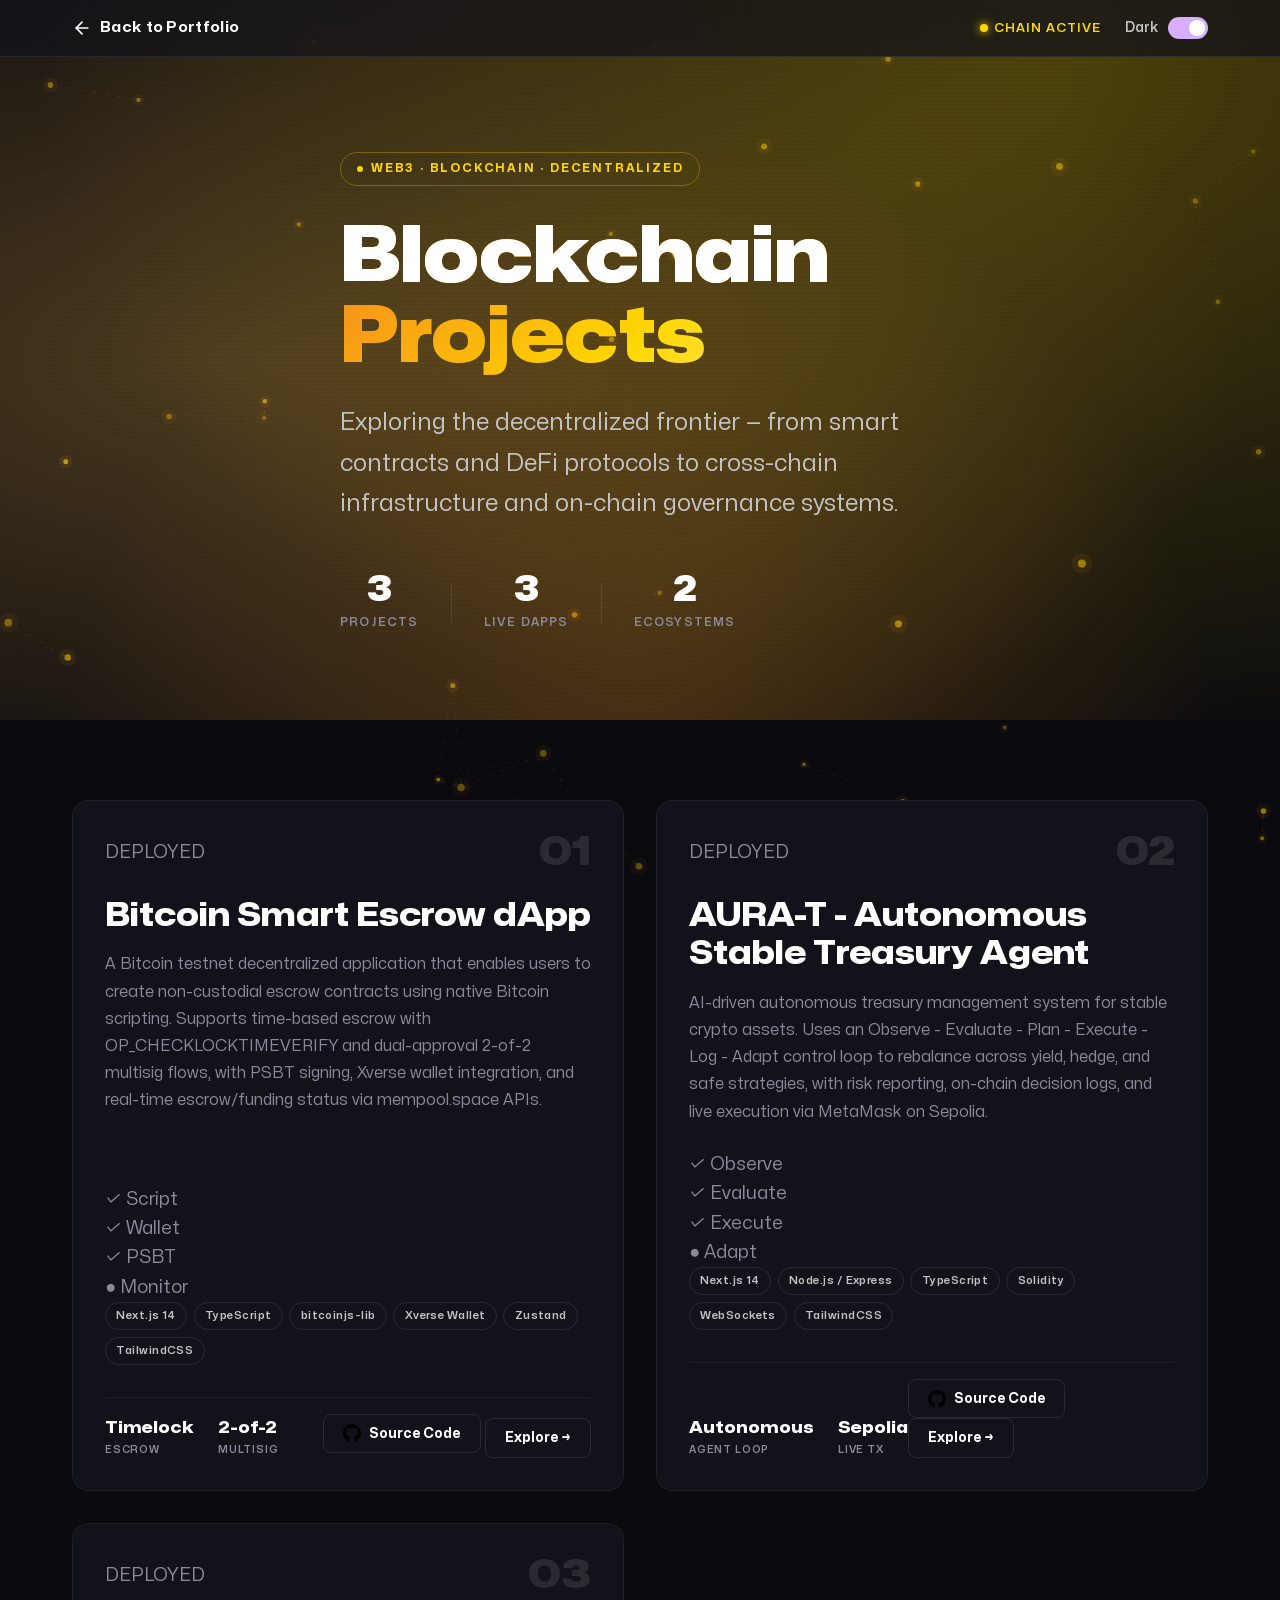
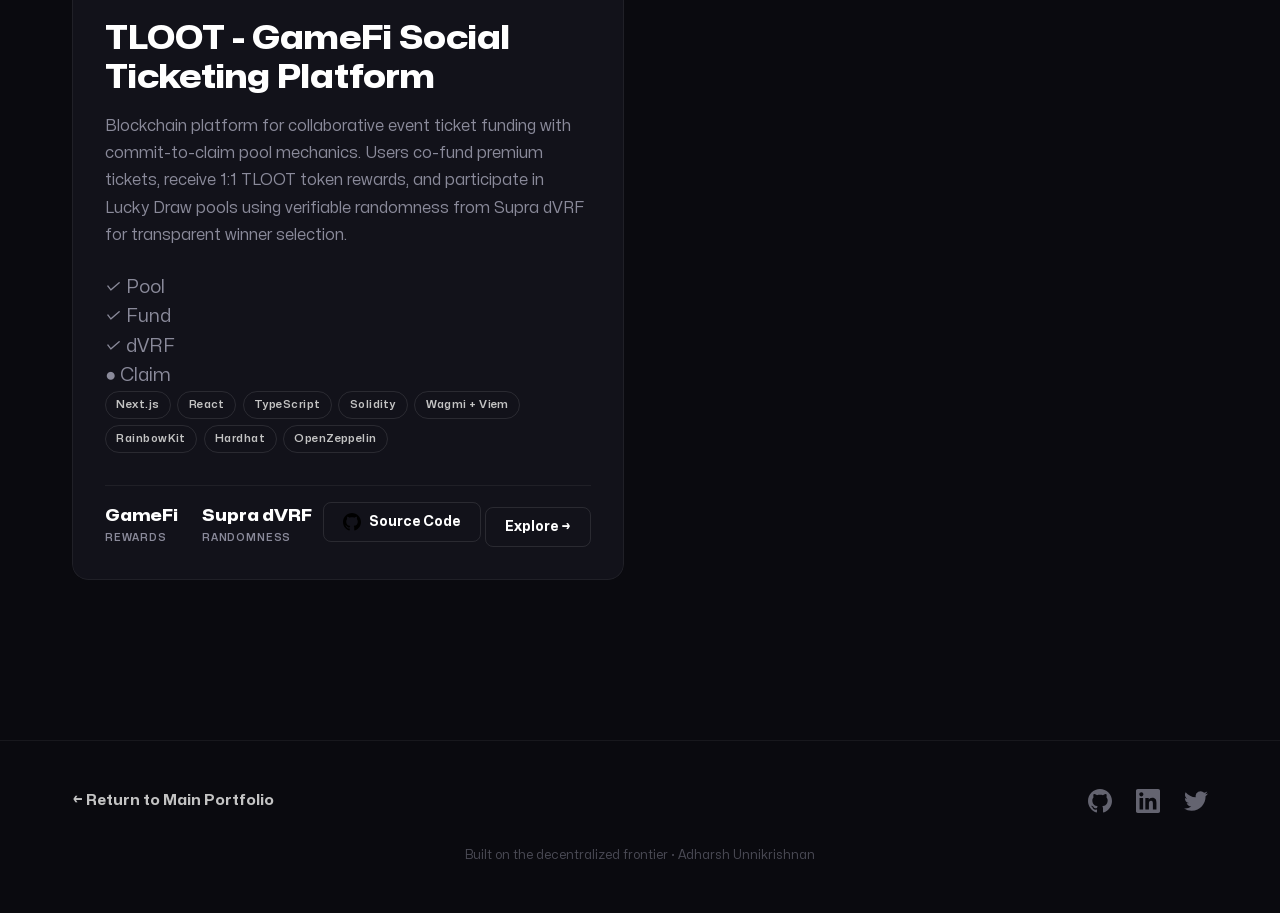
==== commit c8961966: "addedd  blockchain.html" ====
--- a/blockchain.html
+++ b/blockchain.html
@@ -76,18 +76,18 @@
           </p>
           <div class="bc-hero-stats">
             <div class="bc-stat">
-              <span class="bc-stat-number" data-target="6">0</span>
+              <span class="bc-stat-number" data-target="3">0</span>
               <span class="bc-stat-label">Projects</span>
             </div>
             <div class="bc-stat-divider"></div>
             <div class="bc-stat">
-              <span class="bc-stat-number" data-target="12">0</span>
-              <span class="bc-stat-label">Smart Contracts</span>
+              <span class="bc-stat-number" data-target="3">0</span>
+              <span class="bc-stat-label">Live dApps</span>
             </div>
             <div class="bc-stat-divider"></div>
             <div class="bc-stat">
-              <span class="bc-stat-number" data-target="4">0</span>
-              <span class="bc-stat-label">Chains</span>
+              <span class="bc-stat-number" data-target="2">0</span>
+              <span class="bc-stat-label">Ecosystems</span>
             </div>
           </div>
         </div>
@@ -99,44 +99,72 @@
       <div class="bc-container">
 
         <!-- Project 1 -->
-        <article class="bc-project-card" data-chain="ethereum">
+        <article class="bc-project-card" data-chain="bitcoin">
           <div class="bc-card-glow"></div>
           <div class="bc-card-inner">
             <div class="bc-card-header">
-              <div class="bc-chain-tag">
-                <span class="bc-chain-icon">&#x2B22;</span> Ethereum
+              <div class="bc-deploy-status">
+                <span class="bc-deploy-status-dot"></span>
+                <span class="bc-deploy-status-text">DEPLOYED</span>
               </div>
               <span class="bc-card-number">01</span>
             </div>
-            <h2 class="bc-card-title">DeFi Yield Aggregator Protocol</h2>
+
+            <h2 class="bc-card-title">Bitcoin Smart Escrow dApp</h2>
             <p class="bc-card-desc">
-              Built a multi-strategy yield aggregator that automatically routes user deposits 
-              across lending protocols (Aave, Compound) to maximize APY. Features auto-compounding 
-              vaults, gas-optimized harvesting, and a real-time analytics dashboard.
+              A Bitcoin testnet decentralized application that enables users to create non-custodial escrow contracts using native Bitcoin scripting. 
+              Supports time-based escrow with OP_CHECKLOCKTIMEVERIFY and dual-approval 2-of-2 multisig flows, with PSBT signing, Xverse wallet integration, 
+              and real-time escrow/funding status via mempool.space APIs.
             </p>
+
+            <div class="bc-deploy-pipeline">
+              <div class="bc-pipeline-stage completed">
+                <span class="bc-pipeline-icon">&#x2713;</span>
+                <span class="bc-pipeline-label">Script</span>
+              </div>
+              <div class="bc-pipeline-connector"></div>
+              <div class="bc-pipeline-stage completed">
+                <span class="bc-pipeline-icon">&#x2713;</span>
+                <span class="bc-pipeline-label">Wallet</span>
+              </div>
+              <div class="bc-pipeline-connector"></div>
+              <div class="bc-pipeline-stage completed">
+                <span class="bc-pipeline-icon">&#x2713;</span>
+                <span class="bc-pipeline-label">PSBT</span>
+              </div>
+              <div class="bc-pipeline-connector"></div>
+              <div class="bc-pipeline-stage live">
+                <span class="bc-pipeline-icon">&#x25CF;</span>
+                <span class="bc-pipeline-label">Monitor</span>
+              </div>
+            </div>
+
             <div class="bc-card-tech">
-              <span class="bc-tech-pill">Solidity</span>
-              <span class="bc-tech-pill">Hardhat</span>
-              <span class="bc-tech-pill">OpenZeppelin</span>
-              <span class="bc-tech-pill">The Graph</span>
-              <span class="bc-tech-pill">React</span>
-              <span class="bc-tech-pill">Ethers.js</span>
+              <span class="bc-tech-pill">Next.js 14</span>
+              <span class="bc-tech-pill">TypeScript</span>
+              <span class="bc-tech-pill">bitcoinjs-lib</span>
+              <span class="bc-tech-pill">Xverse Wallet</span>
+              <span class="bc-tech-pill">Zustand</span>
+              <span class="bc-tech-pill">TailwindCSS</span>
             </div>
             <div class="bc-card-footer">
               <div class="bc-card-metrics">
                 <div class="bc-metric">
-                  <span class="bc-metric-value">3</span>
-                  <span class="bc-metric-label">Contracts</span>
-                </div>
-                <div class="bc-metric">
-                  <span class="bc-metric-value">98%</span>
-                  <span class="bc-metric-label">Test Coverage</span>
+                  <span class="bc-metric-value">Timelock</span>
+                  <span class="bc-metric-label">Escrow</span>
+                </div>
+                <div class="bc-metric">
+                  <span class="bc-metric-value">2-of-2</span>
+                  <span class="bc-metric-label">Multisig</span>
                 </div>
               </div>
               <div class="bc-card-links">
-                <a href="https://github.com/adharsh277" target="_blank" rel="noopener" class="bc-link-btn">
+                <a href="https://github.com/adharsh277/midl" target="_blank" rel="noopener" class="bc-link-btn">
                   <svg width="18" height="18" viewBox="0 0 24 24" fill="currentColor"><path d="M12 0c-6.626 0-12 5.373-12 12 0 5.302 3.438 9.8 8.207 11.387.599.111.793-.261.793-.577v-2.234c-3.338.726-4.033-1.416-4.033-1.416-.546-1.387-1.333-1.756-1.333-1.756-1.089-.745.083-.729.083-.729 1.205.084 1.839 1.237 1.839 1.237 1.07 1.834 2.807 1.304 3.492.997.107-.775.418-1.305.762-1.604-2.665-.305-5.467-1.334-5.467-5.931 0-1.311.469-2.381 1.236-3.221-.124-.303-.535-1.524.117-3.176 0 0 1.008-.322 3.301 1.23.957-.266 1.983-.399 3.003-.404 1.02.005 2.047.138 3.006.404 2.291-1.552 3.297-1.23 3.297-1.23.653 1.653.242 2.874.118 3.176.77.84 1.235 1.911 1.235 3.221 0 4.609-2.807 5.624-5.479 5.921.43.372.823 1.102.823 2.222v3.293c0 .319.192.694.801.576 4.765-1.589 8.199-6.086 8.199-11.386 0-6.627-5.373-12-12-12z"/></svg>
-                  View Code
+                  Source Code
+                </a>
+                <a href="https://midl-dapp.vercel.app" target="_blank" rel="noopener" class="bc-link-btn bc-link-btn-primary">
+                  Explore &rarr;
                 </a>
               </div>
             </div>
@@ -144,44 +172,72 @@
         </article>
 
         <!-- Project 2 -->
-        <article class="bc-project-card" data-chain="multichain">
+        <article class="bc-project-card" data-chain="sepolia">
           <div class="bc-card-glow"></div>
           <div class="bc-card-inner">
             <div class="bc-card-header">
-              <div class="bc-chain-tag">
-                <span class="bc-chain-icon">&#x2B22;</span> Multi-Chain
+              <div class="bc-deploy-status">
+                <span class="bc-deploy-status-dot"></span>
+                <span class="bc-deploy-status-text">DEPLOYED</span>
               </div>
               <span class="bc-card-number">02</span>
             </div>
-            <h2 class="bc-card-title">Cross-Chain Bridge Architecture</h2>
+
+            <h2 class="bc-card-title">AURA-T - Autonomous Stable Treasury Agent</h2>
             <p class="bc-card-desc">
-              Designed and implemented a trust-minimized cross-chain bridge enabling token transfers 
-              between Ethereum and Polygon. Utilizes a relay network with validator consensus, 
-              Merkle proof verification, and lock-mint-burn mechanism for asset portability.
+              AI-driven autonomous treasury management system for stable crypto assets. 
+              Uses an Observe - Evaluate - Plan - Execute - Log - Adapt control loop to rebalance across yield, 
+              hedge, and safe strategies, with risk reporting, on-chain decision logs, and live execution via MetaMask on Sepolia.
             </p>
+
+            <div class="bc-deploy-pipeline">
+              <div class="bc-pipeline-stage completed">
+                <span class="bc-pipeline-icon">&#x2713;</span>
+                <span class="bc-pipeline-label">Observe</span>
+              </div>
+              <div class="bc-pipeline-connector"></div>
+              <div class="bc-pipeline-stage completed">
+                <span class="bc-pipeline-icon">&#x2713;</span>
+                <span class="bc-pipeline-label">Evaluate</span>
+              </div>
+              <div class="bc-pipeline-connector"></div>
+              <div class="bc-pipeline-stage completed">
+                <span class="bc-pipeline-icon">&#x2713;</span>
+                <span class="bc-pipeline-label">Execute</span>
+              </div>
+              <div class="bc-pipeline-connector"></div>
+              <div class="bc-pipeline-stage live">
+                <span class="bc-pipeline-icon">&#x25CF;</span>
+                <span class="bc-pipeline-label">Adapt</span>
+              </div>
+            </div>
+
             <div class="bc-card-tech">
+              <span class="bc-tech-pill">Next.js 14</span>
+              <span class="bc-tech-pill">Node.js / Express</span>
+              <span class="bc-tech-pill">TypeScript</span>
               <span class="bc-tech-pill">Solidity</span>
-              <span class="bc-tech-pill">Polygon</span>
-              <span class="bc-tech-pill">Chainlink</span>
-              <span class="bc-tech-pill">Node.js</span>
-              <span class="bc-tech-pill">Web3.js</span>
-              <span class="bc-tech-pill">Redis</span>
+              <span class="bc-tech-pill">WebSockets</span>
+              <span class="bc-tech-pill">TailwindCSS</span>
             </div>
             <div class="bc-card-footer">
               <div class="bc-card-metrics">
                 <div class="bc-metric">
-                  <span class="bc-metric-value">2</span>
-                  <span class="bc-metric-label">Chains</span>
-                </div>
-                <div class="bc-metric">
-                  <span class="bc-metric-value">&lt;30s</span>
-                  <span class="bc-metric-label">Finality</span>
+                  <span class="bc-metric-value">Autonomous</span>
+                  <span class="bc-metric-label">Agent Loop</span>
+                </div>
+                <div class="bc-metric">
+                  <span class="bc-metric-value">Sepolia</span>
+                  <span class="bc-metric-label">Live Tx</span>
                 </div>
               </div>
               <div class="bc-card-links">
-                <a href="https://github.com/adharsh277" target="_blank" rel="noopener" class="bc-link-btn">
+                <a href="https://github.com/adharsh277/AURA" target="_blank" rel="noopener" class="bc-link-btn">
                   <svg width="18" height="18" viewBox="0 0 24 24" fill="currentColor"><path d="M12 0c-6.626 0-12 5.373-12 12 0 5.302 3.438 9.8 8.207 11.387.599.111.793-.261.793-.577v-2.234c-3.338.726-4.033-1.416-4.033-1.416-.546-1.387-1.333-1.756-1.333-1.756-1.089-.745.083-.729.083-.729 1.205.084 1.839 1.237 1.839 1.237 1.07 1.834 2.807 1.304 3.492.997.107-.775.418-1.305.762-1.604-2.665-.305-5.467-1.334-5.467-5.931 0-1.311.469-2.381 1.236-3.221-.124-.303-.535-1.524.117-3.176 0 0 1.008-.322 3.301 1.23.957-.266 1.983-.399 3.003-.404 1.02.005 2.047.138 3.006.404 2.291-1.552 3.297-1.23 3.297-1.23.653 1.653.242 2.874.118 3.176.77.84 1.235 1.911 1.235 3.221 0 4.609-2.807 5.624-5.479 5.921.43.372.823 1.102.823 2.222v3.293c0 .319.192.694.801.576 4.765-1.589 8.199-6.086 8.199-11.386 0-6.627-5.373-12-12-12z"/></svg>
-                  View Code
+                  Source Code
+                </a>
+                <a href="https://aura-t.vercel.app" target="_blank" rel="noopener" class="bc-link-btn bc-link-btn-primary">
+                  Explore &rarr;
                 </a>
               </div>
             </div>
@@ -189,185 +245,79 @@
         </article>
 
         <!-- Project 3 -->
-        <article class="bc-project-card" data-chain="ethereum">
+        <article class="bc-project-card" data-chain="evm">
           <div class="bc-card-glow"></div>
           <div class="bc-card-inner">
             <div class="bc-card-header">
-              <div class="bc-chain-tag">
-                <span class="bc-chain-icon">&#x2B22;</span> Ethereum
+              <div class="bc-deploy-status">
+                <span class="bc-deploy-status-dot"></span>
+                <span class="bc-deploy-status-text">DEPLOYED</span>
               </div>
               <span class="bc-card-number">03</span>
             </div>
-            <h2 class="bc-card-title">NFT Marketplace with Royalty Engine</h2>
+
+            <h2 class="bc-card-title">TLOOT - GameFi Social Ticketing Platform</h2>
             <p class="bc-card-desc">
-              Full-stack NFT marketplace featuring lazy minting, Dutch auctions, and EIP-2981 
-              royalty enforcement. Built with upgradeable proxy contracts, IPFS metadata storage, 
-              and a sleek React frontend with wallet-based authentication.
+              Blockchain platform for collaborative event ticket funding with commit-to-claim pool mechanics. 
+              Users co-fund premium tickets, receive 1:1 TLOOT token rewards, and participate in Lucky Draw pools 
+              using verifiable randomness from Supra dVRF for transparent winner selection.
             </p>
+
+            <div class="bc-deploy-pipeline">
+              <div class="bc-pipeline-stage completed">
+                <span class="bc-pipeline-icon">&#x2713;</span>
+                <span class="bc-pipeline-label">Pool</span>
+              </div>
+              <div class="bc-pipeline-connector"></div>
+              <div class="bc-pipeline-stage completed">
+                <span class="bc-pipeline-icon">&#x2713;</span>
+                <span class="bc-pipeline-label">Fund</span>
+              </div>
+              <div class="bc-pipeline-connector"></div>
+              <div class="bc-pipeline-stage completed">
+                <span class="bc-pipeline-icon">&#x2713;</span>
+                <span class="bc-pipeline-label">dVRF</span>
+              </div>
+              <div class="bc-pipeline-connector"></div>
+              <div class="bc-pipeline-stage live">
+                <span class="bc-pipeline-icon">&#x25CF;</span>
+                <span class="bc-pipeline-label">Claim</span>
+              </div>
+            </div>
+
             <div class="bc-card-tech">
+              <span class="bc-tech-pill">Next.js</span>
+              <span class="bc-tech-pill">React</span>
+              <span class="bc-tech-pill">TypeScript</span>
               <span class="bc-tech-pill">Solidity</span>
-              <span class="bc-tech-pill">IPFS / Pinata</span>
-              <span class="bc-tech-pill">ERC-721</span>
-              <span class="bc-tech-pill">Next.js</span>
-              <span class="bc-tech-pill">Wagmi</span>
-              <span class="bc-tech-pill">Alchemy</span>
+              <span class="bc-tech-pill">Wagmi + Viem</span>
+              <span class="bc-tech-pill">RainbowKit</span>
+              <span class="bc-tech-pill">Hardhat</span>
+              <span class="bc-tech-pill">OpenZeppelin</span>
             </div>
             <div class="bc-card-footer">
               <div class="bc-card-metrics">
                 <div class="bc-metric">
-                  <span class="bc-metric-value">5</span>
-                  <span class="bc-metric-label">Contracts</span>
-                </div>
-                <div class="bc-metric">
-                  <span class="bc-metric-value">EIP-2981</span>
-                  <span class="bc-metric-label">Standard</span>
+                  <span class="bc-metric-value">GameFi</span>
+                  <span class="bc-metric-label">Rewards</span>
+                </div>
+                <div class="bc-metric">
+                  <span class="bc-metric-value">Supra dVRF</span>
+                  <span class="bc-metric-label">Randomness</span>
                 </div>
               </div>
               <div class="bc-card-links">
-                <a href="https://github.com/adharsh277" target="_blank" rel="noopener" class="bc-link-btn">
+                <a href="https://github.com/adharsh277/tloot-pool" target="_blank" rel="noopener" class="bc-link-btn">
                   <svg width="18" height="18" viewBox="0 0 24 24" fill="currentColor"><path d="M12 0c-6.626 0-12 5.373-12 12 0 5.302 3.438 9.8 8.207 11.387.599.111.793-.261.793-.577v-2.234c-3.338.726-4.033-1.416-4.033-1.416-.546-1.387-1.333-1.756-1.333-1.756-1.089-.745.083-.729.083-.729 1.205.084 1.839 1.237 1.839 1.237 1.07 1.834 2.807 1.304 3.492.997.107-.775.418-1.305.762-1.604-2.665-.305-5.467-1.334-5.467-5.931 0-1.311.469-2.381 1.236-3.221-.124-.303-.535-1.524.117-3.176 0 0 1.008-.322 3.301 1.23.957-.266 1.983-.399 3.003-.404 1.02.005 2.047.138 3.006.404 2.291-1.552 3.297-1.23 3.297-1.23.653 1.653.242 2.874.118 3.176.77.84 1.235 1.911 1.235 3.221 0 4.609-2.807 5.624-5.479 5.921.43.372.823 1.102.823 2.222v3.293c0 .319.192.694.801.576 4.765-1.589 8.199-6.086 8.199-11.386 0-6.627-5.373-12-12-12z"/></svg>
-                  View Code
+                  Source Code
+                </a>
+                <a href="https://tloot-pool.vercel.app" target="_blank" rel="noopener" class="bc-link-btn bc-link-btn-primary">
+                  Explore &rarr;
                 </a>
               </div>
             </div>
           </div>
         </article>
-
-        <!-- Project 4 -->
-        <article class="bc-project-card" data-chain="polygon">
-          <div class="bc-card-glow"></div>
-          <div class="bc-card-inner">
-            <div class="bc-card-header">
-              <div class="bc-chain-tag">
-                <span class="bc-chain-icon">&#x2B22;</span> Polygon
-              </div>
-              <span class="bc-card-number">04</span>
-            </div>
-            <h2 class="bc-card-title">DAO Governance Platform</h2>
-            <p class="bc-card-desc">
-              On-chain governance framework with token-weighted voting, proposal lifecycle management, 
-              and timelocked execution. Implements delegation, quorum checks, and off-chain signature 
-              voting (EIP-712) for gas-free participation with Snapshot integration.
-            </p>
-            <div class="bc-card-tech">
-              <span class="bc-tech-pill">Solidity</span>
-              <span class="bc-tech-pill">OpenZeppelin Governor</span>
-              <span class="bc-tech-pill">Snapshot</span>
-              <span class="bc-tech-pill">TypeScript</span>
-              <span class="bc-tech-pill">Tailwind</span>
-              <span class="bc-tech-pill">Subgraph</span>
-            </div>
-            <div class="bc-card-footer">
-              <div class="bc-card-metrics">
-                <div class="bc-metric">
-                  <span class="bc-metric-value">EIP-712</span>
-                  <span class="bc-metric-label">Signatures</span>
-                </div>
-                <div class="bc-metric">
-                  <span class="bc-metric-value">Gas-Free</span>
-                  <span class="bc-metric-label">Voting</span>
-                </div>
-              </div>
-              <div class="bc-card-links">
-                <a href="https://github.com/adharsh277" target="_blank" rel="noopener" class="bc-link-btn">
-                  <svg width="18" height="18" viewBox="0 0 24 24" fill="currentColor"><path d="M12 0c-6.626 0-12 5.373-12 12 0 5.302 3.438 9.8 8.207 11.387.599.111.793-.261.793-.577v-2.234c-3.338.726-4.033-1.416-4.033-1.416-.546-1.387-1.333-1.756-1.333-1.756-1.089-.745.083-.729.083-.729 1.205.084 1.839 1.237 1.839 1.237 1.07 1.834 2.807 1.304 3.492.997.107-.775.418-1.305.762-1.604-2.665-.305-5.467-1.334-5.467-5.931 0-1.311.469-2.381 1.236-3.221-.124-.303-.535-1.524.117-3.176 0 0 1.008-.322 3.301 1.23.957-.266 1.983-.399 3.003-.404 1.02.005 2.047.138 3.006.404 2.291-1.552 3.297-1.23 3.297-1.23.653 1.653.242 2.874.118 3.176.77.84 1.235 1.911 1.235 3.221 0 4.609-2.807 5.624-5.479 5.921.43.372.823 1.102.823 2.222v3.293c0 .319.192.694.801.576 4.765-1.589 8.199-6.086 8.199-11.386 0-6.627-5.373-12-12-12z"/></svg>
-                  View Code
-                </a>
-              </div>
-            </div>
-          </div>
-        </article>
-
-        <!-- Project 5 -->
-        <article class="bc-project-card" data-chain="hyperledger">
-          <div class="bc-card-glow"></div>
-          <div class="bc-card-inner">
-            <div class="bc-card-header">
-              <div class="bc-chain-tag">
-                <span class="bc-chain-icon">&#x2B22;</span> Hyperledger
-              </div>
-              <span class="bc-card-number">05</span>
-            </div>
-            <h2 class="bc-card-title">Supply Chain Transparency Tracker</h2>
-            <p class="bc-card-desc">
-              Enterprise supply chain solution on Hyperledger Fabric tracking goods from origin 
-              to consumer. Features immutable event logging, QR-code product verification, 
-              multi-org channel architecture, and a REST API gateway for ERP integration.
-            </p>
-            <div class="bc-card-tech">
-              <span class="bc-tech-pill">Hyperledger Fabric</span>
-              <span class="bc-tech-pill">Go Chaincode</span>
-              <span class="bc-tech-pill">Docker</span>
-              <span class="bc-tech-pill">Node.js</span>
-              <span class="bc-tech-pill">CouchDB</span>
-              <span class="bc-tech-pill">React</span>
-            </div>
-            <div class="bc-card-footer">
-              <div class="bc-card-metrics">
-                <div class="bc-metric">
-                  <span class="bc-metric-value">3</span>
-                  <span class="bc-metric-label">Organizations</span>
-                </div>
-                <div class="bc-metric">
-                  <span class="bc-metric-value">Immutable</span>
-                  <span class="bc-metric-label">Audit Trail</span>
-                </div>
-              </div>
-              <div class="bc-card-links">
-                <a href="https://github.com/adharsh277" target="_blank" rel="noopener" class="bc-link-btn">
-                  <svg width="18" height="18" viewBox="0 0 24 24" fill="currentColor"><path d="M12 0c-6.626 0-12 5.373-12 12 0 5.302 3.438 9.8 8.207 11.387.599.111.793-.261.793-.577v-2.234c-3.338.726-4.033-1.416-4.033-1.416-.546-1.387-1.333-1.756-1.333-1.756-1.089-.745.083-.729.083-.729 1.205.084 1.839 1.237 1.839 1.237 1.07 1.834 2.807 1.304 3.492.997.107-.775.418-1.305.762-1.604-2.665-.305-5.467-1.334-5.467-5.931 0-1.311.469-2.381 1.236-3.221-.124-.303-.535-1.524.117-3.176 0 0 1.008-.322 3.301 1.23.957-.266 1.983-.399 3.003-.404 1.02.005 2.047.138 3.006.404 2.291-1.552 3.297-1.23 3.297-1.23.653 1.653.242 2.874.118 3.176.77.84 1.235 1.911 1.235 3.221 0 4.609-2.807 5.624-5.479 5.921.43.372.823 1.102.823 2.222v3.293c0 .319.192.694.801.576 4.765-1.589 8.199-6.086 8.199-11.386 0-6.627-5.373-12-12-12z"/></svg>
-                  View Code
-                </a>
-              </div>
-            </div>
-          </div>
-        </article>
-
-        <!-- Project 6 -->
-        <article class="bc-project-card" data-chain="ethereum">
-          <div class="bc-card-glow"></div>
-          <div class="bc-card-inner">
-            <div class="bc-card-header">
-              <div class="bc-chain-tag">
-                <span class="bc-chain-icon">&#x2B22;</span> Ethereum
-              </div>
-              <span class="bc-card-number">06</span>
-            </div>
-            <h2 class="bc-card-title">Renewable Energy Trading DApp</h2>
-            <p class="bc-card-desc">
-              Peer-to-peer renewable energy trading platform built during HackVerse hackathon. 
-              Prosumers sell excess solar/wind energy directly via smart contracts. Integrates 
-              IoT meter data feeds, real-time price oracles, and a mobile companion app.
-            </p>
-            <div class="bc-card-tech">
-              <span class="bc-tech-pill">Solidity</span>
-              <span class="bc-tech-pill">Web3</span>
-              <span class="bc-tech-pill">MySQL</span>
-              <span class="bc-tech-pill">PHP</span>
-              <span class="bc-tech-pill">MIT App Inventor</span>
-              <span class="bc-tech-pill">Azure</span>
-            </div>
-            <div class="bc-card-footer">
-              <div class="bc-card-metrics">
-                <div class="bc-metric">
-                  <span class="bc-metric-value">Top 10</span>
-                  <span class="bc-metric-label">HackVerse</span>
-                </div>
-                <div class="bc-metric">
-                  <span class="bc-metric-value">500+</span>
-                  <span class="bc-metric-label">Participants</span>
-                </div>
-              </div>
-              <div class="bc-card-links">
-                <a href="https://github.com/adharsh277" target="_blank" rel="noopener" class="bc-link-btn">
-                  <svg width="18" height="18" viewBox="0 0 24 24" fill="currentColor"><path d="M12 0c-6.626 0-12 5.373-12 12 0 5.302 3.438 9.8 8.207 11.387.599.111.793-.261.793-.577v-2.234c-3.338.726-4.033-1.416-4.033-1.416-.546-1.387-1.333-1.756-1.333-1.756-1.089-.745.083-.729.083-.729 1.205.084 1.839 1.237 1.839 1.237 1.07 1.834 2.807 1.304 3.492.997.107-.775.418-1.305.762-1.604-2.665-.305-5.467-1.334-5.467-5.931 0-1.311.469-2.381 1.236-3.221-.124-.303-.535-1.524.117-3.176 0 0 1.008-.322 3.301 1.23.957-.266 1.983-.399 3.003-.404 1.02.005 2.047.138 3.006.404 2.291-1.552 3.297-1.23 3.297-1.23.653 1.653.242 2.874.118 3.176.77.84 1.235 1.911 1.235 3.221 0 4.609-2.807 5.624-5.479 5.921.43.372.823 1.102.823 2.222v3.293c0 .319.192.694.801.576 4.765-1.589 8.199-6.086 8.199-11.386 0-6.627-5.373-12-12-12z"/></svg>
-                  View Code
-                </a>
-              </div>
-            </div>
-          </div>
-        </article>
-
       </div>
     </main>
 
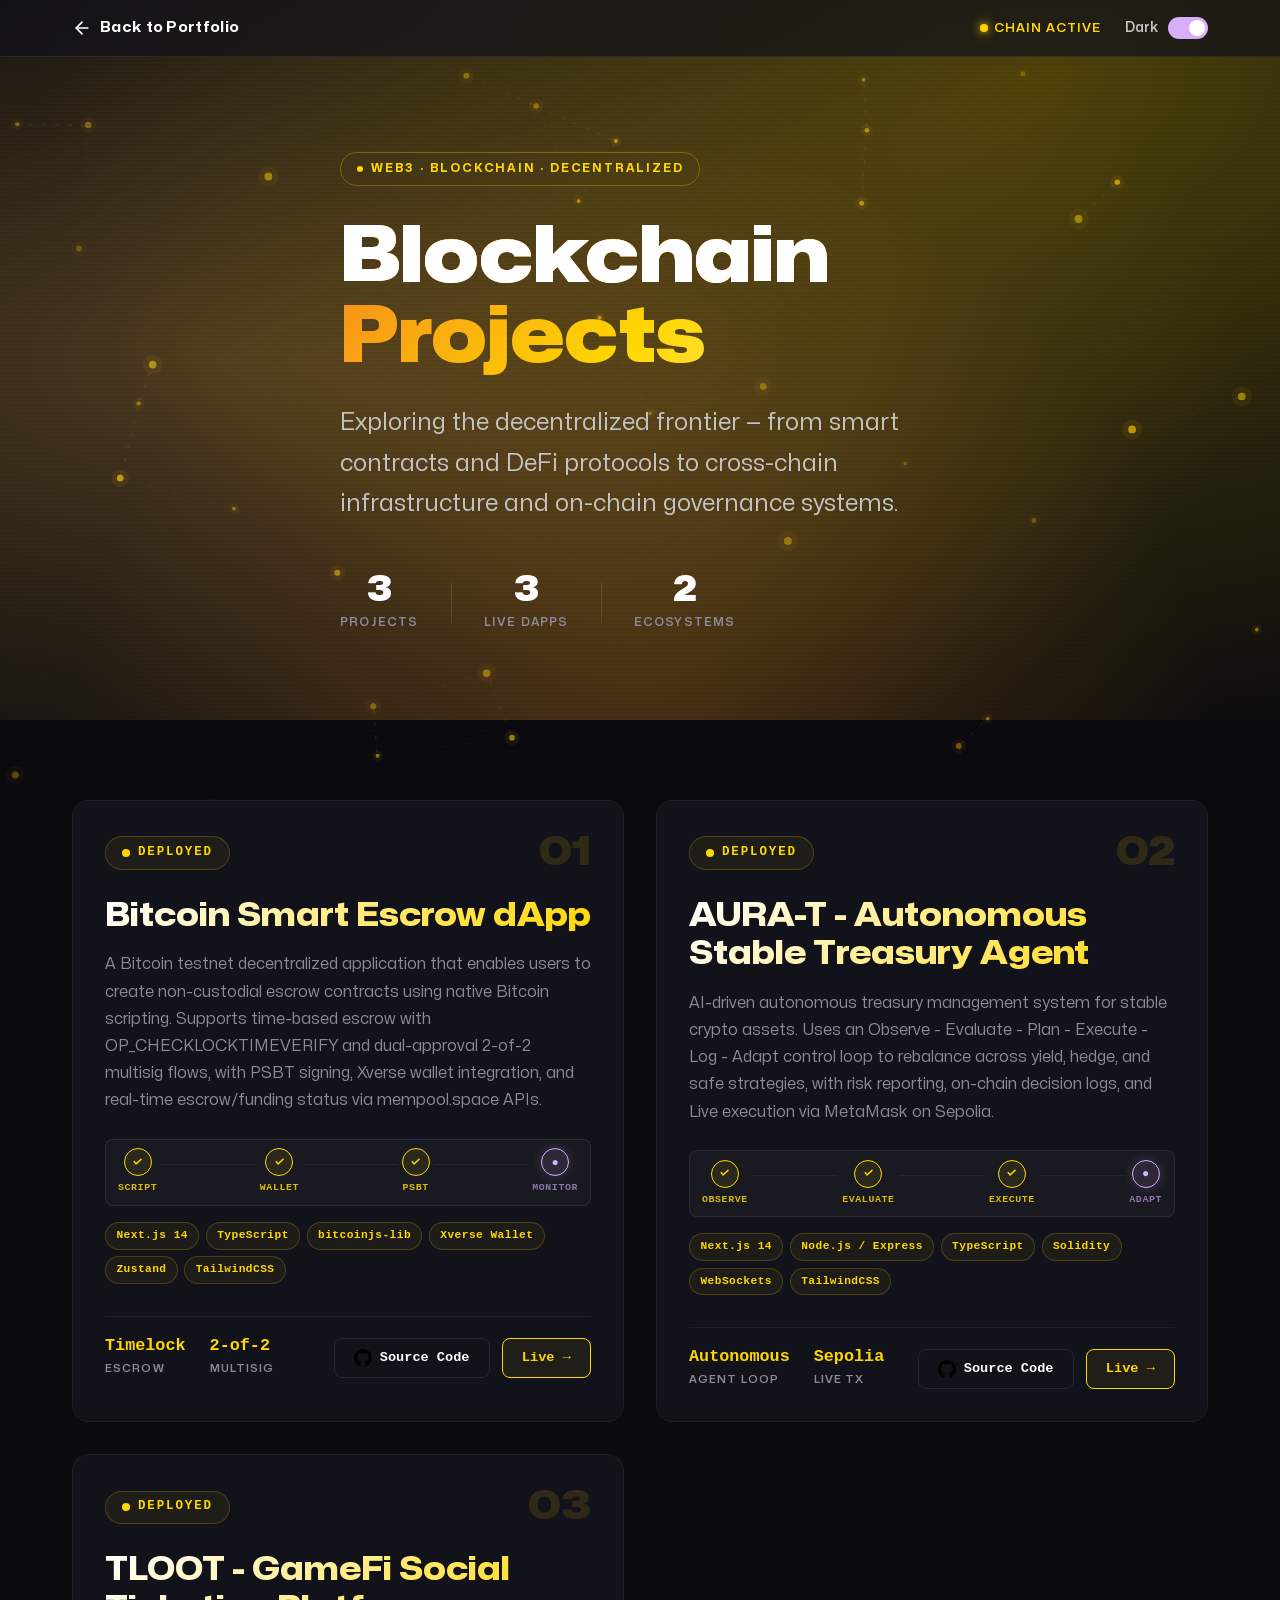
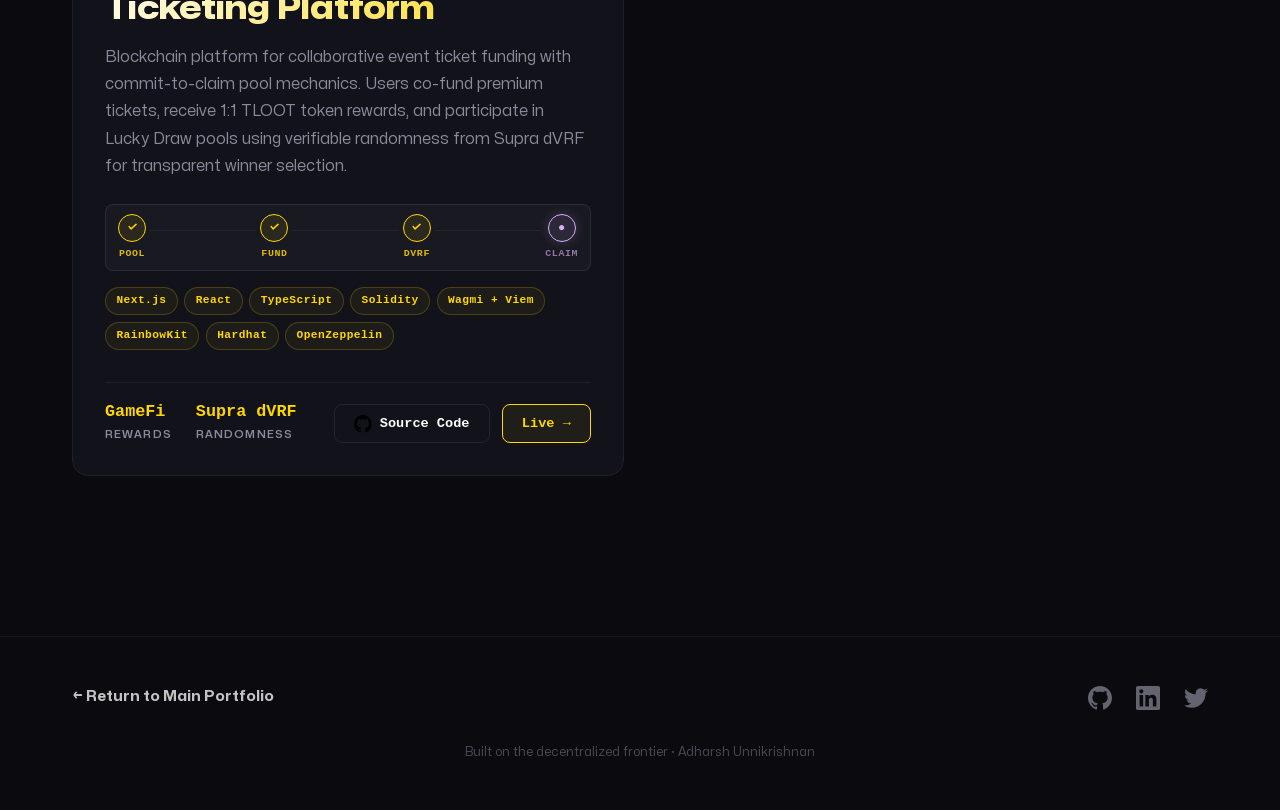
==== commit 205e7264: "added  blockchain.html" ====
--- a/blockchain.html
+++ b/blockchain.html
@@ -164,7 +164,7 @@
                   Source Code
                 </a>
                 <a href="https://midl-dapp.vercel.app" target="_blank" rel="noopener" class="bc-link-btn bc-link-btn-primary">
-                  Explore &rarr;
+                  Live &rarr;
                 </a>
               </div>
             </div>
@@ -187,7 +187,7 @@
             <p class="bc-card-desc">
               AI-driven autonomous treasury management system for stable crypto assets. 
               Uses an Observe - Evaluate - Plan - Execute - Log - Adapt control loop to rebalance across yield, 
-              hedge, and safe strategies, with risk reporting, on-chain decision logs, and live execution via MetaMask on Sepolia.
+              hedge, and safe strategies, with risk reporting, on-chain decision logs, and Live execution via MetaMask on Sepolia.
             </p>
 
             <div class="bc-deploy-pipeline">
@@ -237,7 +237,7 @@
                   Source Code
                 </a>
                 <a href="https://aura-t.vercel.app" target="_blank" rel="noopener" class="bc-link-btn bc-link-btn-primary">
-                  Explore &rarr;
+                  Live &rarr;
                 </a>
               </div>
             </div>
@@ -312,7 +312,7 @@
                   Source Code
                 </a>
                 <a href="https://tloot-pool.vercel.app" target="_blank" rel="noopener" class="bc-link-btn bc-link-btn-primary">
-                  Explore &rarr;
+                  Live &rarr;
                 </a>
               </div>
             </div>
--- a/blockchain.css
+++ b/blockchain.css
@@ -543,9 +543,6 @@
 .bc-project-card:nth-child(1) { animation-delay: 0.1s; }
 .bc-project-card:nth-child(2) { animation-delay: 0.2s; }
 .bc-project-card:nth-child(3) { animation-delay: 0.3s; }
-.bc-project-card:nth-child(4) { animation-delay: 0.4s; }
-.bc-project-card:nth-child(5) { animation-delay: 0.5s; }
-.bc-project-card:nth-child(6) { animation-delay: 0.6s; }
 
 @keyframes card-appear {
   to { opacity: 1; transform: translateY(0); }
@@ -620,30 +617,35 @@
   margin-bottom: var(--gutter-small);
 }
 
-.bc-chain-tag {
+.bc-deploy-status {
   display: inline-flex;
   align-items: center;
-  gap: 0.35rem;
-  font-size: 0.7rem;
+  gap: 0.5rem;
+  font-family: 'Courier New', monospace;
+  font-size: 0.78rem;
   font-weight: 700;
-  letter-spacing: 0.1em;
+  letter-spacing: 0.15em;
   text-transform: uppercase;
-  color: var(--neon-green);
-  background: rgba(255, 215, 0, 0.08);
-  padding: 0.3rem 0.8rem;
+  color: var(--gold-primary);
+  background: rgba(255, 215, 0, 0.06);
+  border: 1px solid rgba(255, 215, 0, 0.2);
+  padding: 0.35rem 1rem;
   border-radius: 100px;
-  border: 1px solid rgba(255, 215, 0, 0.15);
-}
-
-.bc-chain-icon {
-  font-size: 0.6rem;
+}
+
+.bc-deploy-status-dot {
+  width: 8px;
+  height: 8px;
+  border-radius: 50%;
+  background: var(--gold-primary);
 }
 
 .bc-card-number {
   font-size: 2.5rem;
   font-weight: 900;
   font-stretch: 125%;
-  color: var(--border-glow);
+  color: var(--gold-primary);
+  opacity: 0.12;
   line-height: 1;
   user-select: none;
 }
@@ -653,24 +655,12 @@
   font-size: var(--h2);
   font-weight: 800;
   font-stretch: 125%;
-  color: var(--important);
+  background: linear-gradient(135deg, #ffffff, var(--gold-primary));
+  -webkit-background-clip: text;
+  background-clip: text;
+  -webkit-text-fill-color: transparent;
   line-height: 1.2;
   margin-bottom: var(--gutter-micro);
-  transition: color 0.3s;
-}
-
-.bc-project-card:hover .bc-card-title {
-  background: linear-gradient(135deg, var(--important) 30%, var(--neon-cyan));
-  -webkit-background-clip: text;
-  -webkit-text-fill-color: transparent;
-  background-clip: text;
-}
-
-body.light .bc-project-card:hover .bc-card-title {
-  background: linear-gradient(135deg, var(--important) 30%, var(--neon-cyan));
-  -webkit-background-clip: text;
-  -webkit-text-fill-color: transparent;
-  background-clip: text;
 }
 
 /* Card description */
@@ -679,7 +669,82 @@
   color: var(--body);
   line-height: 1.7;
   margin-bottom: var(--gutter-small);
-  flex-grow: 1;
+}
+
+/* Deployment pipeline stepper */
+.bc-deploy-pipeline {
+  display: flex;
+  align-items: center;
+  gap: 0;
+  margin-bottom: var(--gutter-micro);
+  padding: 0.55rem 0.75rem;
+  background: rgba(255, 255, 255, 0.03);
+  border: 1px solid var(--glass-border);
+  border-radius: 8px;
+  overflow-x: auto;
+}
+
+.bc-pipeline-stage {
+  display: flex;
+  flex-direction: column;
+  align-items: center;
+  gap: 0.25rem;
+  flex-shrink: 0;
+}
+
+.bc-pipeline-icon {
+  width: 28px;
+  height: 28px;
+  border-radius: 50%;
+  display: flex;
+  align-items: center;
+  justify-content: center;
+  font-size: 0.75rem;
+  font-weight: 700;
+  border: 1.5px solid rgba(255, 255, 255, 0.16);
+  color: rgba(255, 255, 255, 0.35);
+  background: rgba(255, 255, 255, 0.03);
+}
+
+.bc-pipeline-stage.completed .bc-pipeline-icon {
+  border-color: var(--gold-primary);
+  color: var(--gold-primary);
+  background: rgba(255, 215, 0, 0.08);
+}
+
+.bc-pipeline-stage.live .bc-pipeline-icon {
+  border-color: var(--neon-purple);
+  color: var(--neon-purple);
+  background: rgba(215, 174, 251, 0.1);
+  box-shadow: 0 0 12px rgba(215, 174, 251, 0.2);
+}
+
+.bc-pipeline-label {
+  font-family: 'Courier New', monospace;
+  font-size: 0.62rem;
+  font-weight: 600;
+  letter-spacing: 0.06em;
+  text-transform: uppercase;
+  opacity: 0.62;
+}
+
+.bc-pipeline-stage.completed .bc-pipeline-label {
+  color: var(--gold-primary);
+  opacity: 0.85;
+}
+
+.bc-pipeline-stage.live .bc-pipeline-label {
+  color: var(--neon-purple);
+}
+
+.bc-pipeline-connector {
+  flex: 1;
+  height: 1px;
+  min-width: 22px;
+  margin-inline: 0.25rem;
+  background: var(--border-glow);
+  opacity: 0.45;
+  margin-bottom: 0.95rem;
 }
 
 /* Tech pills */
@@ -691,28 +756,21 @@
 }
 
 .bc-tech-pill {
+  font-family: 'Courier New', monospace;
   font-size: 0.7rem;
   font-weight: 600;
   letter-spacing: 0.04em;
   padding: 0.25rem 0.65rem;
   border-radius: 100px;
-  border: 1px solid var(--border-glow);
-  color: var(--sub);
-  background: transparent;
+  border: 1px solid rgba(255, 215, 0, 0.2);
+  color: var(--gold-primary);
+  background: rgba(255, 215, 0, 0.05);
   transition: all 0.3s ease;
 }
 
 .bc-project-card:hover .bc-tech-pill {
-  border-color: rgba(255, 215, 0, 0.25);
-  color: var(--important);
-}
-
-body.dark .bc-project-card:hover .bc-tech-pill {
-  background: rgba(255, 215, 0, 0.06);
-}
-
-body.light .bc-project-card:hover .bc-tech-pill {
-  background: rgba(255, 215, 0, 0.06);
+  border-color: rgba(255, 215, 0, 0.35);
+  background: rgba(255, 215, 0, 0.12);
 }
 
 /* Card footer */
@@ -735,19 +793,25 @@
 
 .bc-metric-value {
   display: block;
-  font-size: 1rem;
-  font-weight: 800;
-  color: var(--important);
-  font-stretch: 125%;
+  font-family: 'Courier New', monospace;
+  font-size: 1.05rem;
+  font-weight: 900;
+  color: var(--gold-primary);
 }
 
 .bc-metric-label {
   display: block;
-  font-size: 0.65rem;
+  font-size: 0.7rem;
   font-weight: 600;
-  letter-spacing: 0.08em;
+  letter-spacing: 0.1em;
   text-transform: uppercase;
   color: var(--body);
+}
+
+.bc-card-links {
+  display: inline-flex;
+  align-items: center;
+  gap: 0.75rem;
 }
 
 /* Card link button */
@@ -755,11 +819,12 @@
   display: inline-flex;
   align-items: center;
   gap: 0.5rem;
+  font-family: 'Courier New', monospace;
   font-size: 0.85rem;
   font-weight: 700;
   color: var(--important);
   padding: 0.5rem 1.2rem;
-  border: 1px solid var(--border-glow);
+  border: 1px solid var(--glass-border);
   border-radius: 8px;
   transition: all 0.3s ease;
   position: relative;
@@ -780,9 +845,22 @@
 }
 
 .bc-link-btn:hover {
-  border-color: var(--neon-green);
-  color: var(--important);
-  box-shadow: 0 0 20px var(--glow-green);
+  border-color: var(--gold-primary);
+  color: var(--gold-primary);
+  box-shadow: 0 0 10px rgba(255, 215, 0, 0.1);
+}
+
+.bc-link-btn-primary {
+  border-color: var(--gold-primary);
+  color: var(--gold-primary);
+  background: rgba(255, 215, 0, 0.06);
+}
+
+.bc-link-btn-primary:hover {
+  background: rgba(255, 215, 0, 0.14);
+  border-color: var(--gold-primary);
+  color: var(--gold-primary);
+  box-shadow: 0 0 14px rgba(255, 215, 0, 0.18);
 }
 
 .bc-link-btn svg,
@@ -921,10 +999,27 @@
     font-size: 1.8rem;
   }
 
+  .bc-card-title {
+    font-size: 1.35rem;
+  }
+
+  .bc-deploy-pipeline {
+    padding: 0.75rem 1rem;
+  }
+
   .bc-card-footer {
     flex-direction: column;
     align-items: flex-start;
     gap: var(--gutter-micro);
+  }
+
+  .bc-card-links {
+    width: 100%;
+  }
+
+  .bc-link-btn {
+    flex: 1;
+    justify-content: center;
   }
 
   .bc-footer-content {
